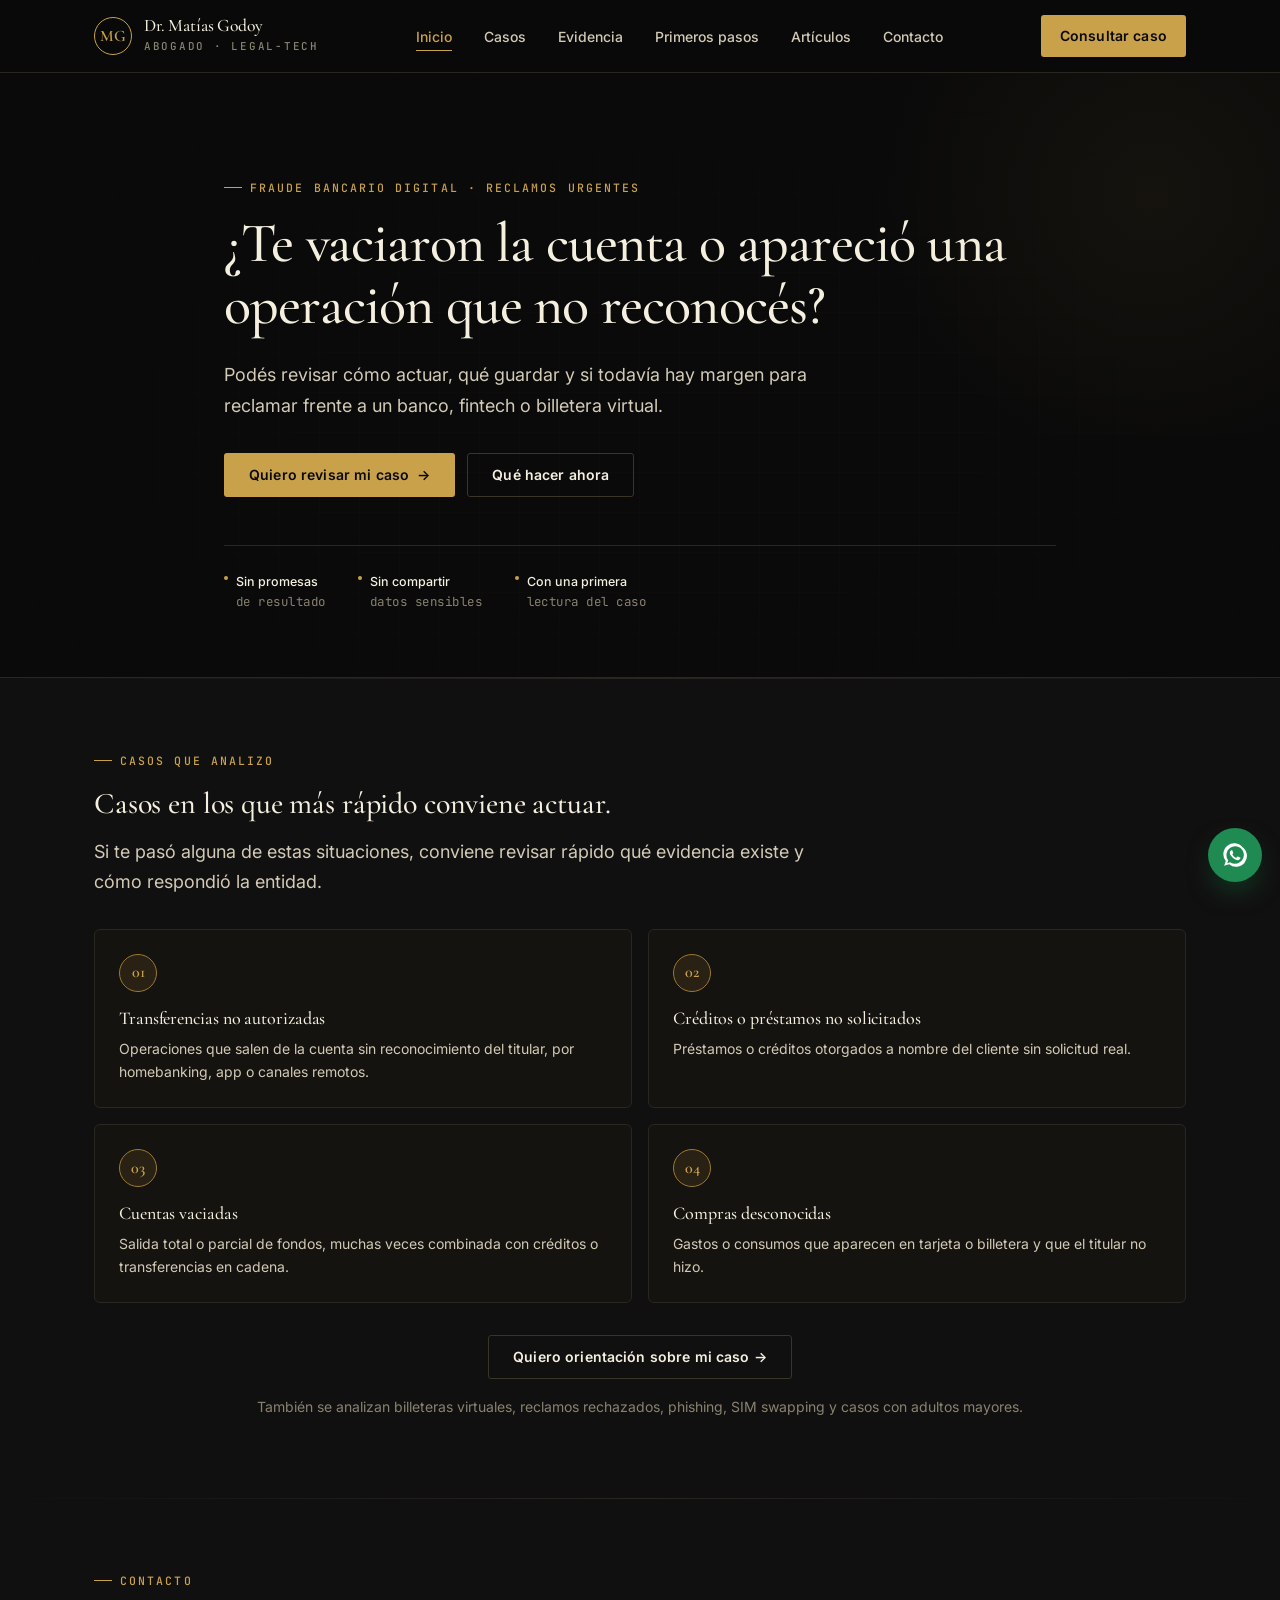
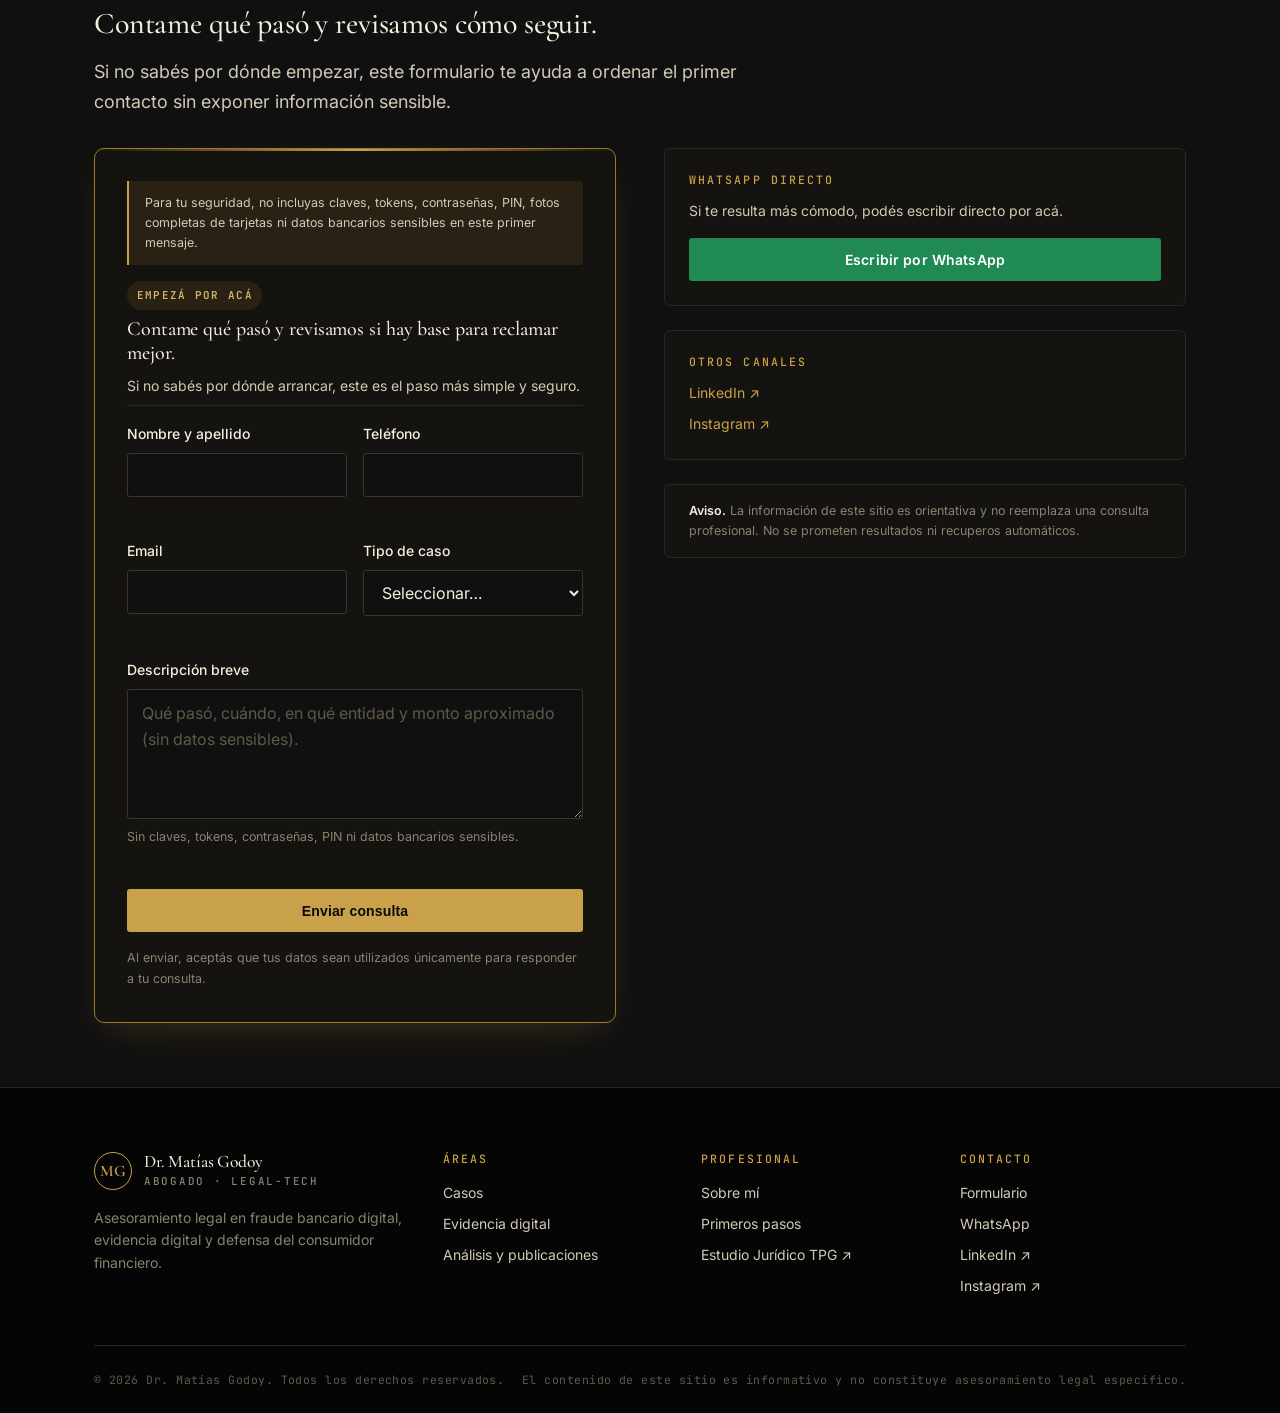
==== index.html @ 3c29489b "Add focused mobile footer for homepage" ====
<!doctype html>
<html lang="es-AR">
<head>
  <meta charset="utf-8" />
  <meta name="viewport" content="width=device-width, initial-scale=1" />
  <title>Fraude bancario digital: qué hacer y cómo reclamar | Dr. Matías Godoy</title>
  <meta name="description" content="Si sufriste una transferencia no autorizada, crédito no solicitado o vaciamiento de cuenta, podés ordenar tu caso y consultar cómo reclamar." />
  <meta name="theme-color" content="#0a0a0a" />
  <link rel="canonical" href="https://matiasgodoy.com.ar/" />

  <link rel="icon" type="image/svg+xml" href="/favicon.svg" />
  <link rel="apple-touch-icon" href="/favicon.svg" />

  <meta property="og:type" content="website" />
  <meta property="og:locale" content="es_AR" />
  <meta property="og:title" content="Fraude bancario digital: qué hacer y cómo reclamar" />
  <meta property="og:description" content="Orientación inicial para transferencias no autorizadas, créditos no solicitados, cuentas vaciadas y reclamos contra bancos o fintechs." />
  <meta property="og:url" content="https://matiasgodoy.com.ar/" />
  <meta property="og:site_name" content="Dr. Matías Godoy" />
  <meta property="og:image" content="https://matiasgodoy.com.ar/og-image.png" />
  <meta property="og:image:width" content="1200" />
  <meta property="og:image:height" content="630" />

  <meta name="twitter:card" content="summary_large_image" />
  <meta name="twitter:title" content="Fraude bancario digital: qué hacer y cómo reclamar" />
  <meta name="twitter:description" content="Si sufriste una operación que no reconocés, acá podés ver cómo empezar y abrir una consulta." />
  <meta name="twitter:image" content="https://matiasgodoy.com.ar/og-image.png" />

  <link rel="preconnect" href="https://fonts.googleapis.com" />
  <link rel="preconnect" href="https://fonts.gstatic.com" crossorigin />
  <link rel="stylesheet" href="https://fonts.googleapis.com/css2?family=Cormorant+Garamond:wght@500;600;700&family=Inter:wght@400;500;600;700&family=JetBrains+Mono:wght@400;500&display=swap" />
  <link rel="stylesheet" href="styles.css" />

  <script type="application/ld+json">
  {
    "@context": "https://schema.org",
    "@type": "Person",
    "name": "Matías Godoy",
    "honorificPrefix": "Dr.",
    "jobTitle": "Abogado",
    "description": "Abogado con enfoque en fraude bancario digital, defensa del consumidor financiero y evidencia digital. Formación e interés en ciberseguridad aplicados al análisis legal-técnico de incidentes.",
    "knowsAbout": ["Fraude bancario digital", "Defensa del consumidor financiero", "Evidencia digital", "Fintechs", "Billeteras virtuales", "Créditos no solicitados", "Ciberseguridad aplicada al derecho"],
    "url": "https://matiasgodoy.com.ar/",
    "sameAs": [
      "https://www.linkedin.com/in/matias-luciano-godoy-a6a632183/",
      "https://www.instagram.com/dr.matiasgodoy/"
    ],
    "worksFor": {
      "@type": "LegalService",
      "name": "Estudio Jurídico TPG",
      "url": "https://www.estudiojuridicotpg.com.ar/"
    }
  }
  </script>

  <script type="application/ld+json">
  {
    "@context": "https://schema.org",
    "@type": "LegalService",
    "name": "Dr. Matías Godoy — Asesoramiento legal en fraude bancario digital",
    "description": "Servicios legales de asesoramiento en fraude bancario digital, transferencias no autorizadas, créditos no solicitados, fintechs, billeteras virtuales y evidencia digital.",
    "areaServed": "AR",
    "url": "https://matiasgodoy.com.ar/",
    "provider": { "@type": "Person", "name": "Matías Godoy" },
    "serviceType": [
      "Reclamos por transferencias no autorizadas",
      "Reclamos por créditos o préstamos no solicitados",
      "Defensa del consumidor financiero",
      "Análisis de evidencia digital",
      "Reclamos contra bancos, fintechs y billeteras virtuales"
    ]
  }
  </script>

</head>
<body class="page-home">
  <a class="skip-link" href="#main">Saltar al contenido</a>

  <header class="site-header">
    <div class="container nav">
      <a class="brand" href="/" aria-label="Inicio — Dr. Matías Godoy">
        <span class="brand__mark">MG</span>
        <span>
          <span class="brand__name">Dr. Matías Godoy</span>
          <span class="brand__role">Abogado · Legal-tech</span>
        </span>
      </a>
      <nav aria-label="Navegación principal">
        <ul class="nav__menu">
          <li><a href="/" aria-current="page">Inicio</a></li>
          <li><a href="#casos">Casos</a></li>
          <li><a href="evidencia-digital.html">Evidencia</a></li>
          <li><a href="primeros-pasos.html">Primeros pasos</a></li>
          <li><a href="analisis.html">Artículos</a></li>
          <li><a href="#contacto">Contacto</a></li>
        </ul>
      </nav>
      <a href="#contacto" class="nav__cta">Consultar caso</a>
      <button class="nav__toggle" aria-expanded="false" aria-controls="nav-mobile" aria-haspopup="true" aria-label="Abrir menú"><span></span></button>
    </div>
    <div class="container">
      <div id="nav-mobile" class="nav__mobile" aria-hidden="true">
        <ul>
          <li><a href="/">Inicio</a></li>
          <li><a href="#casos">Casos</a></li>
          <li><a href="evidencia-digital.html">Evidencia</a></li>
          <li><a href="primeros-pasos.html">Primeros pasos</a></li>
          <li><a href="analisis.html">Artículos</a></li>
          <li><a href="#contacto">Contacto</a></li>
          <li><a class="btn btn--solid btn--block" href="#contacto">Consultar caso</a></li>
        </ul>
      </div>
    </div>
  </header>

  <main id="main">
    <!-- HERO -->
    <section class="hero">
      <div class="container hero__inner">
        <span class="eyebrow">Fraude bancario digital · Reclamos urgentes</span>
        <h1>¿Te vaciaron la cuenta o apareció una operación que no reconocés?</h1>
        <p>
          Podés revisar cómo actuar, qué guardar y si todavía hay margen para reclamar
          frente a un banco, fintech o billetera virtual.
        </p>
        <div class="hero__ctas">
          <a class="btn btn--primary" href="#contacto">Quiero revisar mi caso <span class="btn__arrow">→</span></a>
          <a class="btn btn--ghost" href="primeros-pasos.html">Qué hacer ahora</a>
        </div>
        <div class="hero__meta">
          <span><strong>Sin promesas</strong> de resultado</span>
          <span><strong>Sin compartir</strong> datos sensibles</span>
          <span><strong>Con una primera</strong> lectura del caso</span>
        </div>
      </div>
    </section>

    <!-- CASOS -->
    <section class="section section--alt" id="casos">
      <div class="container">
        <div class="section-head reveal">
          <span class="eyebrow">Casos que analizo</span>
          <h2>Casos en los que más rápido conviene actuar.</h2>
          <p>Si te pasó alguna de estas situaciones, conviene revisar rápido qué evidencia existe y cómo respondió la entidad.</p>
        </div>
        <div class="grid grid--2">
          <article class="card reveal">
            <div class="card__icon">01</div>
            <h3>Transferencias no autorizadas</h3>
            <p>Operaciones que salen de la cuenta sin reconocimiento del titular, por homebanking, app o canales remotos.</p>
          </article>
          <article class="card reveal">
            <div class="card__icon">02</div>
            <h3>Créditos o préstamos no solicitados</h3>
            <p>Préstamos o créditos otorgados a nombre del cliente sin solicitud real.</p>
          </article>
          <article class="card reveal">
            <div class="card__icon">03</div>
            <h3>Cuentas vaciadas</h3>
            <p>Salida total o parcial de fondos, muchas veces combinada con créditos o transferencias en cadena.</p>
          </article>
          <article class="card reveal">
            <div class="card__icon">04</div>
            <h3>Compras desconocidas</h3>
            <p>Gastos o consumos que aparecen en tarjeta o billetera y que el titular no hizo.</p>
          </article>
        </div>
        <p class="text-center" style="margin-top: var(--sp-6);">
          <a class="btn btn--outline" href="#contacto">Quiero orientación sobre mi caso →</a>
        </p>
        <p class="text-center muted" style="margin-top: var(--sp-4); font-size: var(--fs-sm);">
          También se analizan billeteras virtuales, reclamos rechazados, phishing, SIM swapping y casos con adultos mayores.
        </p>
      </div>
    </section>

    <!-- CONTACTO -->
    <section class="section section--alt" id="contacto">
      <div class="container">
        <div class="section-head reveal">
          <span class="eyebrow">Contacto</span>
          <h2>Contame qué pasó y revisamos cómo seguir.</h2>
          <p>Si no sabés por dónde empezar, este formulario te ayuda a ordenar el primer contacto sin exponer información sensible.</p>
        </div>
        <div class="grid grid--2" style="gap: var(--sp-7); align-items: start;">
          <form id="contact-form" class="form form--priority reveal" novalidate>
            <div class="form__notice">
              Para tu seguridad, no incluyas claves, tokens, contraseñas, PIN, fotos completas de tarjetas
              ni datos bancarios sensibles en este primer mensaje.
            </div>
            <div class="form__lead">
              <span class="form__eyebrow">Empezá por acá</span>
              <h3>Contame qué pasó y revisamos si hay base para reclamar mejor.</h3>
              <p>Si no sabés por dónde arrancar, este es el paso más simple y seguro.</p>
            </div>

            <div class="form__row">
              <div class="field">
                <label for="nombre">Nombre y apellido</label>
                <input type="text" id="nombre" name="nombre" required minlength="3" autocomplete="name" enterkeyhint="next" />
              </div>
              <div class="field">
                <label for="telefono">Teléfono</label>
                <input type="tel" id="telefono" name="telefono" required autocomplete="tel" inputmode="tel" enterkeyhint="next" />
              </div>
            </div>

            <div class="form__row">
              <div class="field">
                <label for="email">Email</label>
                <input type="email" id="email" name="email" required autocomplete="email" inputmode="email" enterkeyhint="next" />
              </div>
              <div class="field">
                <label for="tipo">Tipo de caso</label>
                <select id="tipo" name="tipo" required>
                  <option value="" disabled selected>Seleccionar…</option>
                  <option>Transferencia no autorizada</option>
                  <option>Crédito/préstamo no solicitado</option>
                  <option>Cuenta vaciada</option>
                  <option>Compra desconocida</option>
                  <option>Billetera virtual / fintech</option>
                  <option>Reclamo bancario rechazado</option>
                  <option>Adulto mayor afectado</option>
                  <option>Otro fraude financiero</option>
                </select>
              </div>
            </div>

            <div class="field">
              <label for="descripcion">Descripción breve</label>
              <textarea id="descripcion" name="descripcion" required minlength="20" placeholder="Qué pasó, cuándo, en qué entidad y monto aproximado (sin datos sensibles)." enterkeyhint="send"></textarea>
              <span class="field__hint">Sin claves, tokens, contraseñas, PIN ni datos bancarios sensibles.</span>
            </div>

            <button type="submit" class="btn btn--solid btn--block">Enviar consulta</button>
            <p class="form__status" role="status" aria-live="polite"></p>

            <p class="muted" style="font-size: var(--fs-xs); margin: 0;">
              Al enviar, aceptás que tus datos sean utilizados únicamente para responder a tu consulta.
            </p>
          </form>

          <aside class="reveal" style="display:grid; gap: var(--sp-5);">
            <div class="card">
              <h3 style="font-family: var(--font-mono); font-size: 0.72rem; text-transform: uppercase; letter-spacing: 0.18em; color: var(--gold); margin-bottom: var(--sp-3); font-weight: 500;">WhatsApp directo</h3>
              <p style="font-size: var(--fs-sm); margin-bottom: var(--sp-4);">Si te resulta más cómodo, podés escribir directo por acá.</p>
              <a class="btn btn--wa btn--block" href="#" data-wa="Hola Matías, quiero consultar por un posible fraude bancario digital.">Escribir por WhatsApp</a>
            </div>
            <div class="card">
              <h3 style="font-family: var(--font-mono); font-size: 0.72rem; text-transform: uppercase; letter-spacing: 0.18em; color: var(--gold); margin-bottom: var(--sp-3); font-weight: 500;">Otros canales</h3>
              <ul style="list-style:none; padding:0; margin:0; display:grid; gap: var(--sp-2); font-size: var(--fs-sm);">
                <li><a href="https://www.linkedin.com/in/matias-luciano-godoy-a6a632183/" target="_blank" rel="noopener">LinkedIn ↗</a></li>
                <li><a href="https://www.instagram.com/dr.matiasgodoy/" target="_blank" rel="noopener">Instagram ↗</a></li>
              </ul>
            </div>
            <div class="disclaimer">
              <strong>Aviso.</strong> La información de este sitio es orientativa y no reemplaza una consulta profesional. No se prometen resultados ni recuperos automáticos.
            </div>
          </aside>
        </div>
      </div>
    </section>
  </main>

  <footer class="site-footer">
    <div class="container">
      <div class="footer-mobile-home">
        <a class="brand" href="/">
          <span class="brand__mark">MG</span>
          <span>
            <span class="brand__name">Dr. Matías Godoy</span>
            <span class="brand__role">Fraude bancario digital</span>
          </span>
        </a>
        <p>Orientación inicial para cuentas vaciadas, operaciones desconocidas y reclamos contra bancos o fintechs.</p>
        <div class="footer-mobile-home__links">
          <a href="#contacto">Consultar</a>
          <a href="primeros-pasos.html">Qué hacer ahora</a>
          <a href="evidencia-digital.html">Evidencia</a>
        </div>
        <a class="btn btn--wa btn--block" href="#" data-wa="Hola Matías, quiero consultar por un posible fraude bancario digital.">Escribir por WhatsApp</a>
      </div>
      <div class="footer-grid">
        <div class="footer__brand">
          <a class="brand" href="/">
            <span class="brand__mark">MG</span>
            <span>
              <span class="brand__name">Dr. Matías Godoy</span>
              <span class="brand__role">Abogado · Legal-tech</span>
            </span>
          </a>
          <p style="margin-top:var(--sp-4); max-width:320px;">Asesoramiento legal en fraude bancario digital, evidencia digital y defensa del consumidor financiero.</p>
        </div>
        <div>
          <h4>Áreas</h4>
          <ul>
            <li><a href="#casos">Casos</a></li>
            <li><a href="evidencia-digital.html">Evidencia digital</a></li>
            <li><a href="analisis.html">Análisis y publicaciones</a></li>
          </ul>
        </div>
        <div>
          <h4>Profesional</h4>
          <ul>
            <li><a href="sobre-mi.html">Sobre mí</a></li>
            <li><a href="primeros-pasos.html">Primeros pasos</a></li>
            <li><a href="https://www.estudiojuridicotpg.com.ar/" target="_blank" rel="noopener">Estudio Jurídico TPG ↗</a></li>
          </ul>
        </div>
        <div>
          <h4>Contacto</h4>
          <ul>
            <li><a href="#contacto">Formulario</a></li>
            <li><a href="#" data-wa="Hola Matías, quiero consultar por un posible fraude bancario digital.">WhatsApp</a></li>
            <li><a href="https://www.linkedin.com/in/matias-luciano-godoy-a6a632183/" target="_blank" rel="noopener">LinkedIn ↗</a></li>
            <li><a href="https://www.instagram.com/dr.matiasgodoy/" target="_blank" rel="noopener">Instagram ↗</a></li>
          </ul>
        </div>
      </div>
      <div class="footer__bottom">
        <span>© <span data-year>2026</span> Dr. Matías Godoy. Todos los derechos reservados.</span>
        <span>El contenido de este sitio es informativo y no constituye asesoramiento legal específico.</span>
      </div>
    </div>
  </footer>

  <a class="wa-float" href="#" data-wa="Hola Matías, quiero consultar por un posible fraude bancario digital." aria-label="Abrir WhatsApp">
    <svg xmlns="http://www.w3.org/2000/svg" viewBox="0 0 24 24" fill="currentColor" aria-hidden="true">
      <path d="M19.05 4.91A10 10 0 0 0 3.46 17.5L2 22l4.62-1.43A10 10 0 1 0 19.05 4.91zM12 20a8 8 0 0 1-4.07-1.11l-.29-.17-2.74.85.86-2.66-.18-.3A8 8 0 1 1 12 20zm4.4-5.86c-.24-.12-1.42-.7-1.64-.78s-.38-.12-.54.12-.62.78-.76.94-.28.18-.52.06a6.6 6.6 0 0 1-1.94-1.2 7.34 7.34 0 0 1-1.34-1.66c-.14-.24 0-.36.1-.48s.24-.28.36-.42a1.6 1.6 0 0 0 .24-.4.44.44 0 0 0 0-.42c-.06-.12-.54-1.3-.74-1.78s-.4-.4-.54-.4h-.46a.88.88 0 0 0-.64.3 2.68 2.68 0 0 0-.84 2 4.66 4.66 0 0 0 .98 2.46 10.7 10.7 0 0 0 4.1 3.62c.58.26 1.04.42 1.39.54a3.36 3.36 0 0 0 1.54.1 2.5 2.5 0 0 0 1.66-1.18 2.06 2.06 0 0 0 .14-1.18c-.06-.1-.22-.16-.46-.28z"/>
    </svg>
  </a>

  <script src="script.js"></script>
</body>
</html>
---- styles.css ----
/* ================================================================
   Dr. Matías Luciano Godoy — Sitio personal
   Sistema de diseño legal-tech: dark mode nativo, dorado sobrio.
   Paleta inspirada en la identidad de marca (negro + dorado editorial).
   ================================================================ */

/* --- Tokens --- */
:root {
  /* Paleta dark + gold */
  --bg: #0a0a0a;              /* near-black, base de todo el sitio */
  --bg-alt: #111010;          /* alterno cálido para alternar secciones */
  --surface: #15130f;         /* cards, formulario, elementos elevados */
  --surface-2: #1c1a14;       /* surface ligeramente más alto */
  --line: #2a2620;            /* borde sutil cálido */
  --line-strong: #3a3429;     /* borde más visible */

  --ink: #f4efde;             /* texto principal cálido (off-white) */
  --ink-soft: #d2cab6;        /* párrafos */
  --ink-mute: #8a8270;        /* labels, metadatos */
  --ink-faint: #5e5849;       /* hints, captions */

  --gold: #c9a14a;            /* dorado sobrio editorial — el acento principal */
  --gold-soft: #d8b56a;       /* hover/active, ligeramente más claro */
  --gold-deep: #9c7a30;       /* dorado más profundo, para detalles */
  --gold-tint: rgba(201, 161, 74, 0.10);
  --gold-tint-strong: rgba(201, 161, 74, 0.18);

  --success: #6db89a;
  --warn: #d4a85a;
  --danger: #c8553d;

  /* Tipografía */
  --font-serif: "Cormorant Garamond", "Source Serif Pro", Georgia, "Times New Roman", serif;
  --font-sans: "Inter", -apple-system, BlinkMacSystemFont, "Segoe UI", Roboto, "Helvetica Neue", Arial, sans-serif;
  --font-mono: "JetBrains Mono", "SF Mono", Menlo, Consolas, monospace;

  /* Tamaños */
  --fs-xs: 0.78rem;
  --fs-sm: 0.875rem;
  --fs-base: 1rem;
  --fs-md: 1.125rem;
  --fs-lg: 1.25rem;
  --fs-xl: 1.5rem;
  --fs-2xl: 1.875rem;
  --fs-3xl: 2.25rem;
  --fs-4xl: 2.75rem;
  --fs-5xl: 3.5rem;

  /* Espaciado */
  --sp-1: 0.25rem;
  --sp-2: 0.5rem;
  --sp-3: 0.75rem;
  --sp-4: 1rem;
  --sp-5: 1.5rem;
  --sp-6: 2rem;
  --sp-7: 3rem;
  --sp-8: 4rem;
  --sp-9: 6rem;

  /* Layout */
  --container: 1140px;
  --container-narrow: 760px;
  --radius-sm: 3px;
  --radius: 6px;
  --radius-lg: 10px;

  /* Sombras */
  --shadow-sm: 0 1px 2px rgba(0, 0, 0, 0.4);
  --shadow: 0 12px 30px -12px rgba(0, 0, 0, 0.6);
  --shadow-gold: 0 14px 36px -14px rgba(201, 161, 74, 0.25);

  --transition: 200ms cubic-bezier(.4, 0, .2, 1);
}

/* --- Reset --- */
*, *::before, *::after { box-sizing: border-box; }
html { scroll-behavior: smooth; -webkit-text-size-adjust: 100%; background: var(--bg); }
body {
  margin: 0;
  font-family: var(--font-sans);
  font-size: var(--fs-base);
  line-height: 1.65;
  color: var(--ink-soft);
  background: var(--bg);
  -webkit-font-smoothing: antialiased;
  -moz-osx-font-smoothing: grayscale;
}
body.no-scroll { overflow: hidden; }
img, svg { max-width: 100%; height: auto; display: block; }
a { color: var(--gold); text-decoration: none; transition: color var(--transition); }
a:hover { color: var(--gold-soft); }

::selection { background: var(--gold); color: #0a0a0a; }

h1, h2, h3, h4 {
  font-family: var(--font-serif);
  color: var(--ink);
  line-height: 1.18;
  font-weight: 500;
  letter-spacing: -0.005em;
  margin: 0 0 var(--sp-4);
}
h1 { font-size: var(--fs-3xl); font-weight: 500; }
h2 { font-size: var(--fs-2xl); }
h3 { font-size: var(--fs-xl); }
p { margin: 0 0 var(--sp-4); color: var(--ink-soft); }
ul, ol { color: var(--ink-soft); }
strong { color: var(--ink); font-weight: 600; }

/* --- Layout --- */
.container {
  width: 100%;
  max-width: var(--container);
  margin: 0 auto;
  padding: 0 var(--sp-5);
}
.container--narrow { max-width: var(--container-narrow); }

.section { padding: var(--sp-8) 0; position: relative; }
.section--tight { padding: var(--sp-7) 0; }
.section--alt { background: var(--bg-alt); }
.section--alt::before {
  content: "";
  position: absolute; left: 0; right: 0; top: 0;
  height: 1px; background: linear-gradient(90deg, transparent, var(--line), transparent);
}

/* Eyebrow / micro-label legal-tech (mono) */
.eyebrow {
  display: inline-flex;
  align-items: center;
  gap: var(--sp-2);
  font-family: var(--font-mono);
  font-size: 0.72rem;
  font-weight: 500;
  letter-spacing: 0.18em;
  text-transform: uppercase;
  color: var(--gold);
  margin-bottom: var(--sp-4);
}
.eyebrow::before {
  content: "";
  width: 18px; height: 1px;
  background: var(--gold);
  display: inline-block;
}

/* --- Header / Nav --- */
.site-header {
  position: sticky;
  top: 0;
  z-index: 50;
  background: rgba(10, 10, 10, 0.85);
  backdrop-filter: saturate(140%) blur(14px);
  -webkit-backdrop-filter: saturate(140%) blur(14px);
  border-bottom: 1px solid var(--line);
}
.nav {
  display: flex;
  align-items: center;
  justify-content: space-between;
  height: 72px;
}
.brand {
  display: flex;
  align-items: center;
  gap: var(--sp-3);
  color: var(--ink);
  font-weight: 500;
  letter-spacing: -0.01em;
}
.brand:hover { color: var(--ink); }
.brand__mark {
  width: 38px; height: 38px;
  display: grid; place-items: center;
  background: transparent;
  border: 1px solid var(--gold);
  color: var(--gold);
  font-family: var(--font-serif);
  font-size: 1rem;
  font-weight: 600;
  border-radius: 50%;
  letter-spacing: 0.02em;
}
.brand__name {
  font-family: var(--font-serif);
  font-size: 1.1rem;
  line-height: 1.1;
  display: block;
  color: var(--ink);
}
.brand__role {
  display: block;
  font-family: var(--font-mono);
  font-size: 0.68rem;
  color: var(--ink-mute);
  letter-spacing: 0.16em;
  text-transform: uppercase;
  margin-top: 2px;
}
.nav__menu {
  display: none;
  list-style: none;
  margin: 0; padding: 0;
  gap: var(--sp-6);
}
.nav__menu a {
  color: var(--ink-soft);
  font-size: var(--fs-sm);
  font-weight: 500;
  position: relative;
  padding: 4px 0;
}
.nav__menu a:hover { color: var(--ink); }
.nav__menu a[aria-current="page"] {
  color: var(--gold);
}
.nav__menu a[aria-current="page"]::after {
  content: ""; position: absolute; left: 0; right: 0; bottom: -2px;
  height: 1px; background: var(--gold);
}

.nav__toggle {
  background: transparent;
  border: 1px solid var(--line-strong);
  border-radius: var(--radius-sm);
  width: 44px; height: 44px;
  display: grid; place-items: center;
  cursor: pointer;
  color: var(--ink);
}
.nav__toggle:focus-visible,
.nav__mobile a:focus-visible,
.btn:focus-visible,
a:focus-visible,
input:focus-visible,
select:focus-visible,
textarea:focus-visible,
summary:focus-visible {
  outline: 2px solid var(--gold);
  outline-offset: 3px;
}
.nav__toggle span,
.nav__toggle span::before,
.nav__toggle span::after {
  display: block;
  width: 18px; height: 1px;
  background: currentColor;
  position: relative;
}
.nav__toggle span::before, .nav__toggle span::after {
  content: ""; position: absolute; left: 0;
}
.nav__toggle span::before { top: -6px; }
.nav__toggle span::after { top: 6px; }

.nav__cta {
  display: none;
  background: var(--gold);
  color: #0a0a0a;
  padding: 0.6rem 1.2rem;
  border-radius: var(--radius-sm);
  font-size: var(--fs-sm);
  font-weight: 600;
  letter-spacing: 0.01em;
}
.nav__cta:hover { background: var(--gold-soft); color: #0a0a0a; }

/* Mobile menu drawer */
.nav__mobile {
  display: none;
  border-top: 1px solid var(--line);
  padding: var(--sp-4) 0 var(--sp-5);
  max-height: calc(100vh - 72px);
  overflow-y: auto;
}
.nav__mobile.is-open { display: block; }
.nav__mobile ul {
  list-style: none; margin: 0; padding: 0;
  display: flex; flex-direction: column; gap: var(--sp-4);
}
.nav__mobile a {
  color: var(--ink);
  font-weight: 500;
}
.nav__mobile .btn { margin-top: var(--sp-3); }

@media (min-width: 880px) {
  .nav__menu { display: flex; }
  .nav__cta { display: inline-block; }
  .nav__toggle { display: none; }
}

/* --- Hero --- */
.hero {
  position: relative;
  background: var(--bg);
  color: var(--ink);
  padding: var(--sp-9) 0 var(--sp-8);
  overflow: hidden;
  border-bottom: 1px solid var(--line);
}
/* Sutil grilla técnica + halo dorado lejano */
.hero::before {
  content: "";
  position: absolute; inset: 0;
  background-image:
    linear-gradient(transparent 39px, rgba(201, 161, 74, 0.04) 40px),
    linear-gradient(90deg, transparent 39px, rgba(201, 161, 74, 0.04) 40px);
  background-size: 40px 40px;
  pointer-events: none;
  mask-image: radial-gradient(ellipse at 50% 60%, #000 30%, transparent 80%);
  -webkit-mask-image: radial-gradient(ellipse at 50% 60%, #000 30%, transparent 80%);
}
.hero::after {
  content: "";
  position: absolute;
  top: -20%; right: -20%;
  width: 60%; height: 80%;
  background: radial-gradient(circle, rgba(201, 161, 74, 0.06) 0%, transparent 60%);
  pointer-events: none;
}
.hero__inner { position: relative; max-width: 880px; }
.hero h1 {
  color: var(--ink);
  font-size: clamp(2.1rem, 5vw, var(--fs-5xl));
  font-weight: 500;
  margin-bottom: var(--sp-5);
  letter-spacing: -0.015em;
  line-height: 1.1;
}
.hero h1 em {
  font-style: italic;
  color: var(--gold);
  position: relative;
  white-space: nowrap;
}
.hero p {
  color: var(--ink-soft);
  font-size: var(--fs-md);
  max-width: 640px;
  margin-bottom: var(--sp-6);
  line-height: 1.7;
}
.hero__ctas {
  display: flex; flex-wrap: wrap; gap: var(--sp-3);
  margin-bottom: var(--sp-7);
}
.hero__meta {
  display: flex; flex-wrap: wrap; gap: var(--sp-5) var(--sp-6);
  padding-top: var(--sp-5);
  border-top: 1px solid var(--line);
  font-family: var(--font-mono);
  font-size: 0.78rem;
  letter-spacing: 0.04em;
  color: var(--ink-mute);
}
.hero__meta strong {
  color: var(--ink);
  font-family: var(--font-sans);
  font-weight: 500;
  letter-spacing: 0;
  display: block;
  margin-top: 2px;
}
.hero__meta span {
  position: relative;
  padding-left: var(--sp-3);
}
.hero__meta span::before {
  content: ""; position: absolute; left: 0; top: 6px;
  width: 4px; height: 4px;
  background: var(--gold);
  border-radius: 50%;
}

/* --- Buttons --- */
.btn {
  display: inline-flex;
  align-items: center;
  gap: var(--sp-2);
  padding: 0.85rem 1.5rem;
  border-radius: var(--radius-sm);
  font-size: var(--fs-sm);
  font-weight: 600;
  border: 1px solid transparent;
  cursor: pointer;
  transition: all var(--transition);
  text-align: center;
  line-height: 1;
  letter-spacing: 0.01em;
}
.btn--primary { background: var(--gold); color: #0a0a0a; }
.btn--primary:hover { background: var(--gold-soft); color: #0a0a0a; }
.btn--ghost {
  background: transparent;
  color: var(--ink);
  border-color: var(--line-strong);
}
.btn--ghost:hover { border-color: var(--gold); color: var(--gold); }
.btn--solid { background: var(--gold); color: #0a0a0a; }
.btn--solid:hover { background: var(--gold-soft); color: #0a0a0a; }
.btn--outline {
  background: transparent;
  color: var(--ink);
  border-color: var(--line-strong);
}
.btn--outline:hover { border-color: var(--gold); color: var(--gold); }
.btn--wa { background: #1f8a52; color: #fff; }
.btn--wa:hover { background: #2aa564; color: #fff; }
.btn--block { width: 100%; justify-content: center; }
.btn__arrow { transition: transform var(--transition); }
.btn:hover .btn__arrow { transform: translateX(3px); }

/* --- Trust bar --- */
.trust {
  background: var(--bg-alt);
  border-top: 1px solid var(--line);
  border-bottom: 1px solid var(--line);
  padding: var(--sp-6) 0;
}
.trust__grid {
  display: grid;
  grid-template-columns: 1fr;
  gap: var(--sp-5);
  align-items: start;
}
.trust__item {
  display: flex; gap: var(--sp-3);
  font-size: var(--fs-sm);
  color: var(--ink-soft);
  line-height: 1.55;
}
.trust__item strong {
  display: block; color: var(--ink);
  font-family: var(--font-sans);
  font-weight: 600;
  margin-bottom: 2px;
}
.trust__icon {
  flex: 0 0 36px; height: 36px;
  border-radius: 50%;
  background: transparent;
  border: 1px solid var(--gold);
  color: var(--gold);
  display: grid; place-items: center;
  font-family: var(--font-serif);
  font-weight: 600;
  font-size: 0.95rem;
}
@media (min-width: 720px) {
  .trust__grid { grid-template-columns: repeat(2, 1fr); gap: var(--sp-6); }
}
@media (min-width: 1040px) {
  .trust__grid { grid-template-columns: repeat(4, 1fr); }
}

/* --- Cards / Grids --- */
.grid { display: grid; gap: var(--sp-4); }
.grid--2 { grid-template-columns: 1fr; }
.grid--3 { grid-template-columns: 1fr; }
.grid--4 { grid-template-columns: 1fr; }
@media (min-width: 640px) {
  .grid--2 { grid-template-columns: repeat(2, 1fr); }
}
@media (min-width: 880px) {
  .grid--3 { grid-template-columns: repeat(3, 1fr); }
  .grid--4 { grid-template-columns: repeat(4, 1fr); }
}

.card {
  background: var(--surface);
  border: 1px solid var(--line);
  border-radius: var(--radius);
  padding: var(--sp-5);
  transition: transform var(--transition), border-color var(--transition), background var(--transition);
  position: relative;
}
.card::before {
  content: "";
  position: absolute; left: 0; top: 0;
  width: 0; height: 1px;
  background: var(--gold);
  transition: width 400ms ease;
}
.card:hover {
  transform: translateY(-2px);
  border-color: var(--line-strong);
  background: var(--surface-2);
}
.card:hover::before { width: 100%; }
.card h3 { font-size: var(--fs-md); margin-bottom: var(--sp-2); color: var(--ink); }
.card p { font-size: var(--fs-sm); color: var(--ink-soft); margin: 0; }
.card__icon {
  width: 38px; height: 38px;
  border-radius: 50%;
  background: var(--gold-tint);
  border: 1px solid var(--gold-deep);
  color: var(--gold);
  display: grid; place-items: center;
  font-family: var(--font-serif);
  font-weight: 600;
  font-size: 1rem;
  margin-bottom: var(--sp-4);
}

/* --- Section heading --- */
.section-head {
  max-width: 720px;
  margin-bottom: var(--sp-6);
}
.section-head p {
  font-size: var(--fs-md);
  color: var(--ink-soft);
  margin: 0;
}

/* --- Steps --- */
.steps {
  list-style: none; margin: 0; padding: 0;
  display: grid; gap: 0;
  counter-reset: step;
}
.steps li {
  display: grid;
  grid-template-columns: 70px 1fr;
  gap: var(--sp-4);
  align-items: start;
  padding: var(--sp-5) 0;
  border-bottom: 1px solid var(--line);
  counter-increment: step;
}
.steps li:last-child { border-bottom: 0; }
.steps li::before {
  content: counter(step, decimal-leading-zero);
  font-family: var(--font-serif);
  font-size: var(--fs-2xl);
  color: var(--gold);
  line-height: 1;
  font-weight: 500;
}
.steps h3 { font-size: var(--fs-md); margin-bottom: var(--sp-1); color: var(--ink); }
.steps p { font-size: var(--fs-sm); margin: 0; color: var(--ink-soft); }

/* --- Inline CTA band --- */
.cta-band {
  background:
    radial-gradient(600px 240px at 50% -30%, rgba(201, 161, 74, 0.12), transparent 60%),
    var(--surface);
  color: var(--ink);
  border: 1px solid var(--line);
  border-radius: var(--radius-lg);
  padding: var(--sp-7) var(--sp-6);
  text-align: center;
  position: relative;
  overflow: hidden;
}
.cta-band::after {
  content: "";
  position: absolute; left: 50%; top: 0;
  width: 80px; height: 1px; transform: translateX(-50%);
  background: var(--gold);
}
.cta-band > * { position: relative; }
.cta-band h2 { color: var(--ink); max-width: 600px; margin: 0 auto var(--sp-4); }
.cta-band p { color: var(--ink-soft); max-width: 560px; margin: 0 auto var(--sp-5); }

/* --- Articles list --- */
.articles { display: grid; gap: var(--sp-4); grid-template-columns: 1fr; }
@media (min-width: 720px) { .articles { grid-template-columns: repeat(2, 1fr); } }
@media (min-width: 1000px) { .articles { grid-template-columns: repeat(3, 1fr); } }

.article-card {
  display: flex; flex-direction: column;
  background: var(--surface);
  border: 1px solid var(--line);
  border-radius: var(--radius);
  padding: var(--sp-5);
  transition: all var(--transition);
  color: var(--ink-soft);
}
.article-card:hover {
  border-color: var(--gold);
  transform: translateY(-2px);
  background: var(--surface-2);
  color: var(--ink-soft);
}
.article-card__cat {
  font-family: var(--font-mono);
  font-size: 0.72rem;
  font-weight: 500;
  color: var(--gold);
  letter-spacing: 0.16em;
  text-transform: uppercase;
  margin-bottom: var(--sp-3);
}
.article-card h3 {
  font-size: var(--fs-lg);
  margin-bottom: var(--sp-3);
  color: var(--ink);
}
.article-card p {
  font-size: var(--fs-sm);
  color: var(--ink-soft);
  margin: 0 0 var(--sp-4);
}
.article-card__more {
  margin-top: auto;
  font-size: var(--fs-sm);
  font-weight: 600;
  color: var(--gold);
}

/* --- Forms --- */
.form {
  display: grid;
  gap: var(--sp-4);
  background: var(--surface);
  border: 1px solid var(--line);
  border-radius: var(--radius-lg);
  padding: var(--sp-6);
}
.form--priority {
  border-color: var(--gold-deep);
  box-shadow: var(--shadow-gold);
  position: relative;
}
.form--priority::before {
  content: "";
  position: absolute;
  left: 0;
  right: 0;
  top: 0;
  height: 2px;
  background: linear-gradient(90deg, transparent, var(--gold), transparent);
}
.form__row { display: grid; gap: var(--sp-4); grid-template-columns: 1fr; }
@media (min-width: 640px) { .form__row { grid-template-columns: 1fr 1fr; } }
.field { display: flex; flex-direction: column; gap: var(--sp-2); }
.field.is-invalid input,
.field.is-invalid select,
.field.is-invalid textarea {
  border-color: var(--danger);
  box-shadow: 0 0 0 3px rgba(200, 85, 61, 0.12);
}
.field label {
  font-size: var(--fs-sm);
  font-weight: 500;
  color: var(--ink);
}
.field input,
.field select,
.field textarea {
  font-family: inherit;
  font-size: var(--fs-base);
  color: var(--ink);
  background: var(--bg-alt);
  border: 1px solid var(--line-strong);
  border-radius: var(--radius-sm);
  padding: 0.7rem 0.85rem;
  width: 100%;
  transition: border var(--transition), box-shadow var(--transition);
}
.field textarea { min-height: 130px; resize: vertical; line-height: 1.6; }
.field input:focus,
.field select:focus,
.field textarea:focus {
  outline: none;
  border-color: var(--gold);
  box-shadow: 0 0 0 3px var(--gold-tint);
}
.field input::placeholder,
.field textarea::placeholder { color: var(--ink-faint); }
.field__hint { font-size: var(--fs-xs); color: var(--ink-mute); }
.field__error {
  min-height: 1.1rem;
  font-size: var(--fs-xs);
  color: var(--danger);
}
.field select option { background: var(--bg-alt); color: var(--ink); }

.form__notice {
  font-size: var(--fs-xs);
  color: var(--ink-soft);
  background: var(--gold-tint);
  border-left: 2px solid var(--gold);
  padding: var(--sp-3) var(--sp-4);
  border-radius: 0 var(--radius-sm) var(--radius-sm) 0;
  line-height: 1.6;
}
.form__lead {
  display: grid;
  gap: var(--sp-2);
  padding-bottom: var(--sp-2);
  border-bottom: 1px solid var(--line);
}
.form__lead h3 {
  font-size: var(--fs-lg);
  margin: 0;
}
.form__lead p {
  margin: 0;
  font-size: var(--fs-sm);
}
.form__eyebrow {
  display: inline-flex;
  align-items: center;
  width: fit-content;
  padding: 0.35rem 0.6rem;
  border-radius: 999px;
  background: var(--gold-tint);
  color: var(--gold-soft);
  font-family: var(--font-mono);
  font-size: 0.68rem;
  font-weight: 600;
  letter-spacing: 0.12em;
  text-transform: uppercase;
}
.form__status { font-size: var(--fs-sm); display: none; }
.form__status.is-visible { display: block; }
.form__status--ok { color: var(--success); }
.form__status--err { color: var(--danger); }
.form__status a {
  color: inherit;
  text-decoration: underline;
}

/* --- Long-form content --- */
.prose {
  max-width: var(--container-narrow);
  margin: 0 auto;
}
.prose h1 { font-size: clamp(1.85rem, 4vw, var(--fs-4xl)); }
.prose h2 {
  margin-top: var(--sp-7);
  font-size: var(--fs-xl);
  padding-top: var(--sp-5);
  border-top: 1px solid var(--line);
}
.prose h2:first-of-type { padding-top: 0; border-top: 0; margin-top: 0; }
.prose h3 { margin-top: var(--sp-6); font-size: var(--fs-lg); color: var(--ink); }
.prose p, .prose li { font-size: var(--fs-md); line-height: 1.78; color: var(--ink-soft); }
.prose ul, .prose ol { padding-left: 1.4rem; margin: 0 0 var(--sp-5); }
.prose li { margin-bottom: var(--sp-2); }
.prose ul li::marker { color: var(--gold); }
.prose blockquote {
  border-left: 2px solid var(--gold);
  margin: var(--sp-5) 0;
  padding: var(--sp-2) 0 var(--sp-2) var(--sp-5);
  color: var(--ink-soft);
  font-style: italic;
}
.prose strong { color: var(--ink); }
.prose hr {
  border: none;
  height: 1px;
  background: linear-gradient(90deg, transparent, var(--line-strong), transparent);
  margin: var(--sp-7) 0;
}
.prose a { border-bottom: 1px dotted var(--gold-deep); }
.prose a:hover { border-bottom-color: var(--gold); }

.callout {
  background: var(--gold-tint);
  border-radius: var(--radius);
  padding: var(--sp-5);
  margin: var(--sp-5) 0;
  border-left: 3px solid var(--gold);
}
.callout h4 {
  font-family: var(--font-mono);
  font-size: 0.72rem;
  text-transform: uppercase;
  letter-spacing: 0.18em;
  color: var(--gold);
  margin: 0 0 var(--sp-2);
}
.callout p { margin: 0; color: var(--ink); font-size: var(--fs-sm); }
.callout--warn {
  background: rgba(212, 168, 90, 0.06);
  border-left-color: var(--warn);
}
.callout--warn h4 { color: var(--warn); }

/* --- Article header --- */
.article-header {
  background: var(--bg);
  color: var(--ink);
  padding: var(--sp-8) 0 var(--sp-7);
  border-bottom: 1px solid var(--line);
  position: relative;
}
.article-header::after {
  content: "";
  position: absolute; left: 50%; bottom: -1px;
  width: 60px; height: 1px;
  background: var(--gold);
  transform: translateX(-50%);
}
.article-header .container { max-width: var(--container-narrow); }
.article-header h1 {
  color: var(--ink);
  font-size: clamp(1.95rem, 4.4vw, var(--fs-4xl));
  margin-bottom: var(--sp-4);
  letter-spacing: -0.015em;
}
.article-header p {
  color: var(--ink-soft);
  font-size: var(--fs-md);
  margin: 0;
  max-width: 660px;
  line-height: 1.7;
}
.article-header__meta {
  margin-top: var(--sp-5);
  font-family: var(--font-mono);
  font-size: 0.72rem;
  color: var(--ink-mute);
  letter-spacing: 0.14em;
  text-transform: uppercase;
}

/* --- FAQ (details/summary) --- */
.faq {
  display: grid;
  gap: var(--sp-3);
  max-width: var(--container-narrow);
  margin: 0 auto;
}
.faq__item {
  background: var(--surface);
  border: 1px solid var(--line);
  border-radius: 4px;
  overflow: hidden;
  transition: border-color 0.2s ease, background 0.2s ease;
}
.faq__item[open] {
  border-color: var(--gold-deep);
  background: var(--surface-2);
}
.faq__item summary {
  list-style: none;
  cursor: pointer;
  padding: var(--sp-4) var(--sp-5);
  font-family: var(--font-serif);
  font-size: var(--fs-md);
  font-weight: 600;
  color: var(--ink);
  display: flex;
  justify-content: space-between;
  align-items: center;
  gap: var(--sp-4);
  position: relative;
}
.faq__item summary::-webkit-details-marker { display: none; }
.faq__item summary::after {
  content: "+";
  font-family: var(--font-mono);
  font-size: 1.25rem;
  color: var(--gold);
  font-weight: 400;
  transition: transform 0.2s ease;
  flex-shrink: 0;
}
.faq__item[open] summary::after {
  content: "−";
}
.faq__item summary:hover { color: var(--gold-soft); }
.faq__item > div,
.faq__item > p {
  padding: 0 var(--sp-5) var(--sp-5);
  color: var(--ink-soft);
  font-size: var(--fs-base);
  line-height: 1.7;
  margin: 0;
  border-top: 1px solid var(--line);
  padding-top: var(--sp-4);
}

/* --- Footer --- */
.site-footer {
  background: #050505;
  color: var(--ink-mute);
  padding: var(--sp-8) 0 var(--sp-5);
  font-size: var(--fs-sm);
  border-top: 1px solid var(--line);
}
.footer-grid {
  display: grid;
  gap: var(--sp-6);
  grid-template-columns: 1fr;
  margin-bottom: var(--sp-7);
}
@media (min-width: 720px) {
  .footer-grid { grid-template-columns: 1.4fr 1fr 1fr 1fr; }
}
.footer-grid h4 {
  color: var(--gold);
  font-family: var(--font-mono);
  font-size: 0.72rem;
  font-weight: 500;
  text-transform: uppercase;
  letter-spacing: 0.18em;
  margin: 0 0 var(--sp-4);
}
.footer-grid ul { list-style: none; margin: 0; padding: 0; display: grid; gap: var(--sp-2); }
.footer-grid a { color: var(--ink-soft); }
.footer-grid a:hover { color: var(--gold); }
.footer__brand p {
  color: var(--ink-mute);
  font-size: var(--fs-sm);
  line-height: 1.6;
}

.footer__bottom {
  padding-top: var(--sp-5);
  border-top: 1px solid var(--line);
  display: flex; flex-wrap: wrap; gap: var(--sp-3);
  justify-content: space-between;
  font-family: var(--font-mono);
  font-size: 0.72rem;
  color: var(--ink-faint);
  letter-spacing: 0.04em;
}
.footer__bottom a { color: var(--ink-mute); }
.footer-mobile-home { display: none; }

@media (max-width: 640px) {
  .section { padding: var(--sp-7) 0; }
  .section--tight { padding: var(--sp-6) 0; }
  .hero { padding: var(--sp-8) 0 var(--sp-7); }
  .trust { padding: var(--sp-5) 0; }
  .section-head { margin-bottom: var(--sp-5); }
  .hero__ctas { margin-bottom: var(--sp-6); }
  .hero__meta { gap: var(--sp-4); padding-top: var(--sp-4); }
  .grid,
  .articles,
  .faq,
  .form,
  .footer-grid { gap: var(--sp-4); }
  .steps li { padding: var(--sp-4) 0; grid-template-columns: 56px 1fr; gap: var(--sp-3); }
  .card,
  .form,
  .cta-band { padding: var(--sp-5); }

  .page-home .hero { padding: var(--sp-8) 0 var(--sp-7); }
  .page-home .trust { padding: var(--sp-5) 0; }
  .page-home .section { padding: var(--sp-7) 0; }
  .page-home .section-head { margin-bottom: var(--sp-5); }
  .page-home .hero h1 { margin-bottom: var(--sp-4); }
  .page-home .hero p { margin-bottom: var(--sp-5); max-width: 34ch; }
  .page-home .hero__ctas { margin-bottom: var(--sp-6); }
  .page-home .hero__meta { padding-top: var(--sp-4); gap: var(--sp-4); }
  .page-home .trust__grid { gap: var(--sp-5); }
  .page-home .grid,
  .page-home .articles,
  .page-home .faq { gap: var(--sp-4); }
  .page-home .card,
  .page-home .cta-band { padding: var(--sp-5); }
  .page-home .steps li { padding: var(--sp-4) 0; }
  .page-home .hero__meta span { padding-left: var(--sp-4); }
  .page-home .trust__item { gap: var(--sp-4); }
  .page-home .form__lead { gap: var(--sp-3); padding-bottom: var(--sp-3); }
  .page-home .form__notice { margin-bottom: var(--sp-2); }
  .page-home #contacto .section-head { margin-bottom: var(--sp-5); }
  .page-home #contacto .grid { gap: var(--sp-5); }
  .form--priority { box-shadow: 0 10px 26px -12px rgba(201, 161, 74, 0.45); }
  .form__lead h3 { font-size: var(--fs-md); }

  .page-home .site-footer { padding: var(--sp-7) 0 var(--sp-5); }
  .page-home .footer-mobile-home {
    display: grid;
    gap: var(--sp-4);
    margin-bottom: var(--sp-6);
  }
  .page-home .footer-mobile-home p {
    margin: 0;
    color: var(--ink-mute);
    font-size: var(--fs-sm);
  }
  .page-home .footer-mobile-home__links {
    display: flex;
    flex-wrap: wrap;
    gap: var(--sp-3) var(--sp-4);
  }
  .page-home .footer-mobile-home__links a {
    color: var(--ink-soft);
    font-size: var(--fs-sm);
    font-weight: 600;
  }
  .page-home .footer-grid {
    display: none;
  }
  .page-home .footer__bottom {
    flex-direction: column;
    align-items: flex-start;
    gap: var(--sp-2);
  }
}

/* --- WhatsApp floating --- */
.wa-float {
  position: fixed;
  right: max(18px, env(safe-area-inset-right));
  bottom: calc(18px + env(safe-area-inset-bottom));
  z-index: 60;
  background: #1f8a52;
  color: #fff;
  width: 54px; height: 54px;
  border-radius: 50%;
  display: grid; place-items: center;
  box-shadow: 0 12px 28px -8px rgba(31, 138, 82, 0.55), 0 4px 10px rgba(0, 0, 0, 0.35);
  transition: transform var(--transition), background var(--transition);
}
.wa-float:hover { transform: scale(1.05); background: #2aa564; color: #fff; }
.wa-float svg { width: 26px; height: 26px; }
@media (max-width: 640px) {
  .wa-float {
    width: 58px;
    height: 58px;
  }
}

/* --- Disclaimer --- */
.disclaimer {
  font-size: var(--fs-xs);
  color: var(--ink-mute);
  background: var(--surface);
  border: 1px solid var(--line);
  border-radius: var(--radius);
  padding: var(--sp-4) var(--sp-5);
  line-height: 1.6;
}
.disclaimer strong { color: var(--ink); }

/* --- Reveal on scroll --- */
.reveal { opacity: 0; transform: translateY(16px); transition: opacity 600ms ease, transform 600ms ease; }
.reveal.is-visible { opacity: 1; transform: none; }
@media (prefers-reduced-motion: reduce) {
  *, *::before, *::after { animation: none !important; transition: none !important; scroll-behavior: auto !important; }
  .reveal { opacity: 1; transform: none; }
}

/* --- Misc --- */
.skip-link {
  position: absolute; left: -1000px; top: 0;
  background: var(--gold); color: #0a0a0a;
  padding: var(--sp-2) var(--sp-3);
  z-index: 100;
  font-weight: 600;
}
.skip-link:focus { left: 8px; top: 8px; }
.text-center { text-align: center; }
.muted { color: var(--ink-mute); }
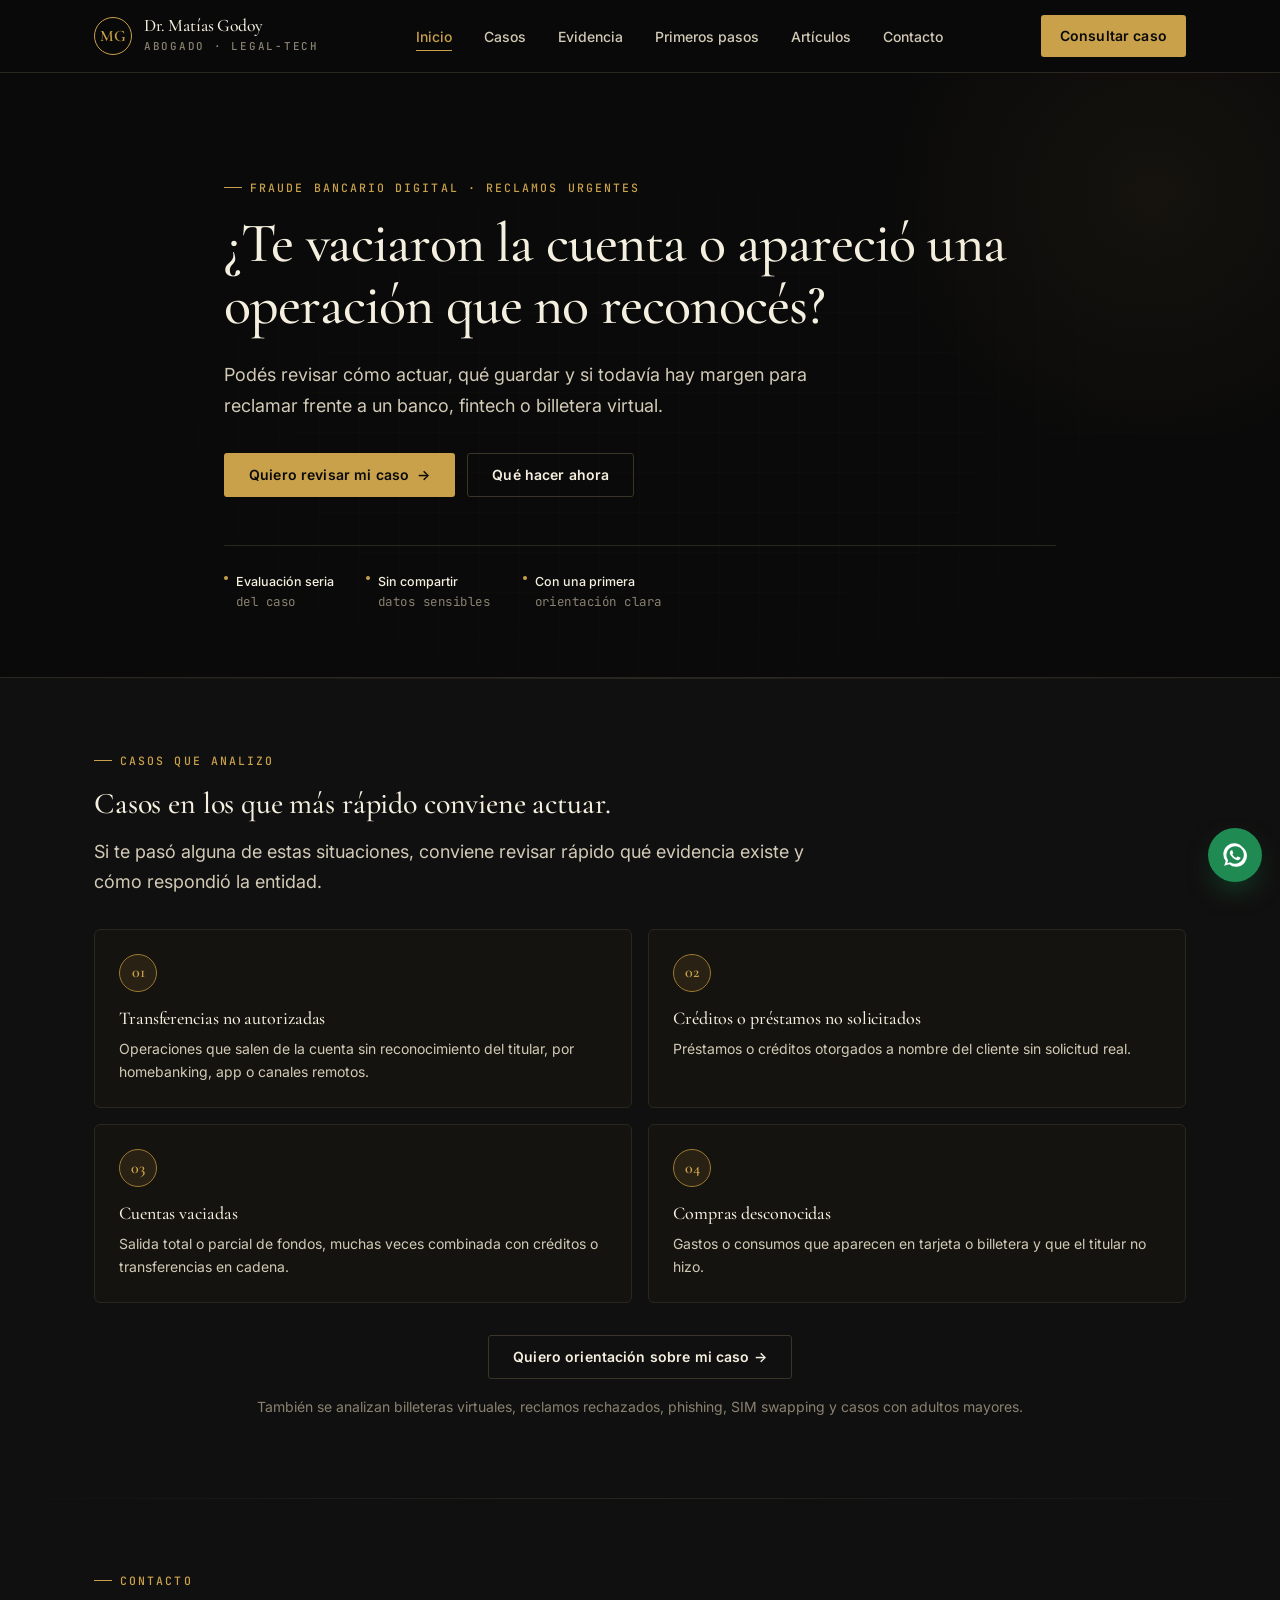
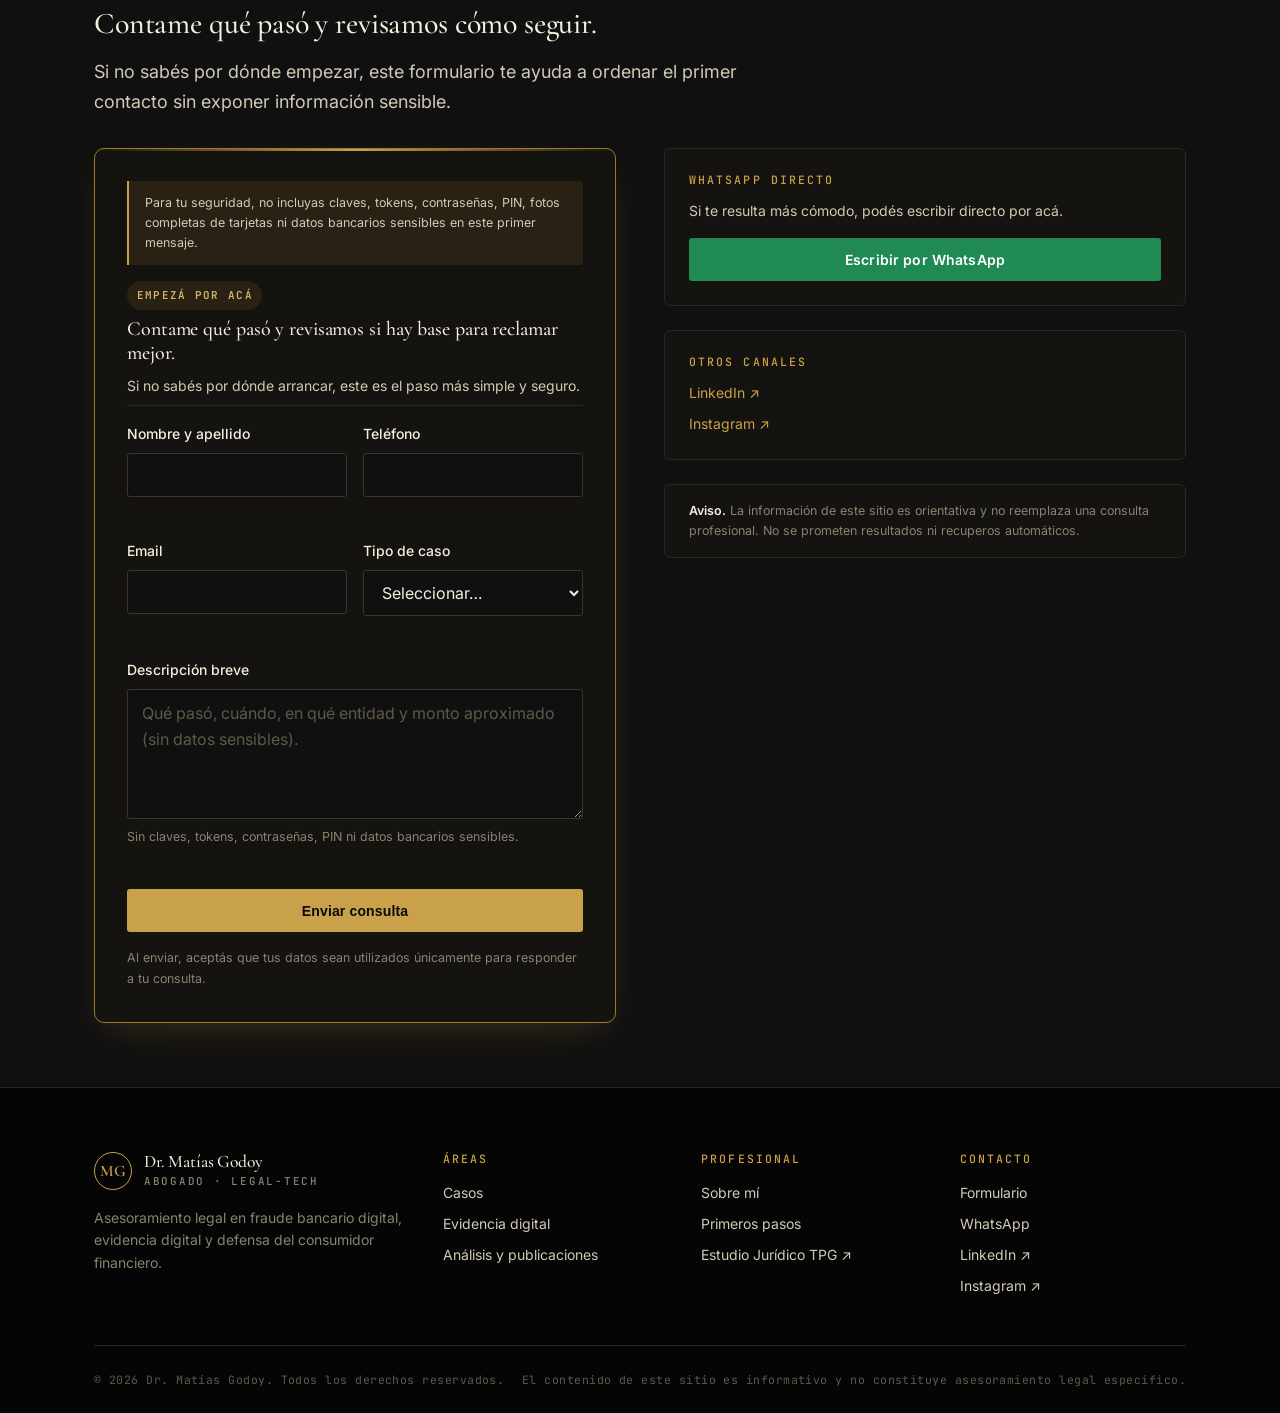
==== commit 1a28ec16: "Soften prudential hero messaging" ====
--- a/index.html
+++ b/index.html
@@ -128,9 +128,9 @@
           <a class="btn btn--ghost" href="primeros-pasos.html">Qué hacer ahora</a>
         </div>
         <div class="hero__meta">
-          <span><strong>Sin promesas</strong> de resultado</span>
+          <span><strong>Evaluación seria</strong> del caso</span>
           <span><strong>Sin compartir</strong> datos sensibles</span>
-          <span><strong>Con una primera</strong> lectura del caso</span>
+          <span><strong>Con una primera</strong> orientación clara</span>
         </div>
       </div>
     </section>
@@ -264,22 +264,6 @@
 
   <footer class="site-footer">
     <div class="container">
-      <div class="footer-mobile-home">
-        <a class="brand" href="/">
-          <span class="brand__mark">MG</span>
-          <span>
-            <span class="brand__name">Dr. Matías Godoy</span>
-            <span class="brand__role">Fraude bancario digital</span>
-          </span>
-        </a>
-        <p>Orientación inicial para cuentas vaciadas, operaciones desconocidas y reclamos contra bancos o fintechs.</p>
-        <div class="footer-mobile-home__links">
-          <a href="#contacto">Consultar</a>
-          <a href="primeros-pasos.html">Qué hacer ahora</a>
-          <a href="evidencia-digital.html">Evidencia</a>
-        </div>
-        <a class="btn btn--wa btn--block" href="#" data-wa="Hola Matías, quiero consultar por un posible fraude bancario digital.">Escribir por WhatsApp</a>
-      </div>
       <div class="footer-grid">
         <div class="footer__brand">
           <a class="brand" href="/">
--- a/styles.css
+++ b/styles.css
@@ -923,8 +923,6 @@
   letter-spacing: 0.04em;
 }
 .footer__bottom a { color: var(--ink-mute); }
-.footer-mobile-home { display: none; }
-
 @media (max-width: 640px) {
   .section { padding: var(--sp-7) 0; }
   .section--tight { padding: var(--sp-6) 0; }
@@ -967,27 +965,7 @@
   .form--priority { box-shadow: 0 10px 26px -12px rgba(201, 161, 74, 0.45); }
   .form__lead h3 { font-size: var(--fs-md); }
 
-  .page-home .site-footer { padding: var(--sp-7) 0 var(--sp-5); }
-  .page-home .footer-mobile-home {
-    display: grid;
-    gap: var(--sp-4);
-    margin-bottom: var(--sp-6);
-  }
-  .page-home .footer-mobile-home p {
-    margin: 0;
-    color: var(--ink-mute);
-    font-size: var(--fs-sm);
-  }
-  .page-home .footer-mobile-home__links {
-    display: flex;
-    flex-wrap: wrap;
-    gap: var(--sp-3) var(--sp-4);
-  }
-  .page-home .footer-mobile-home__links a {
-    color: var(--ink-soft);
-    font-size: var(--fs-sm);
-    font-weight: 600;
-  }
+  .page-home .site-footer { padding: var(--sp-6) 0 var(--sp-5); }
   .page-home .footer-grid {
     display: none;
   }
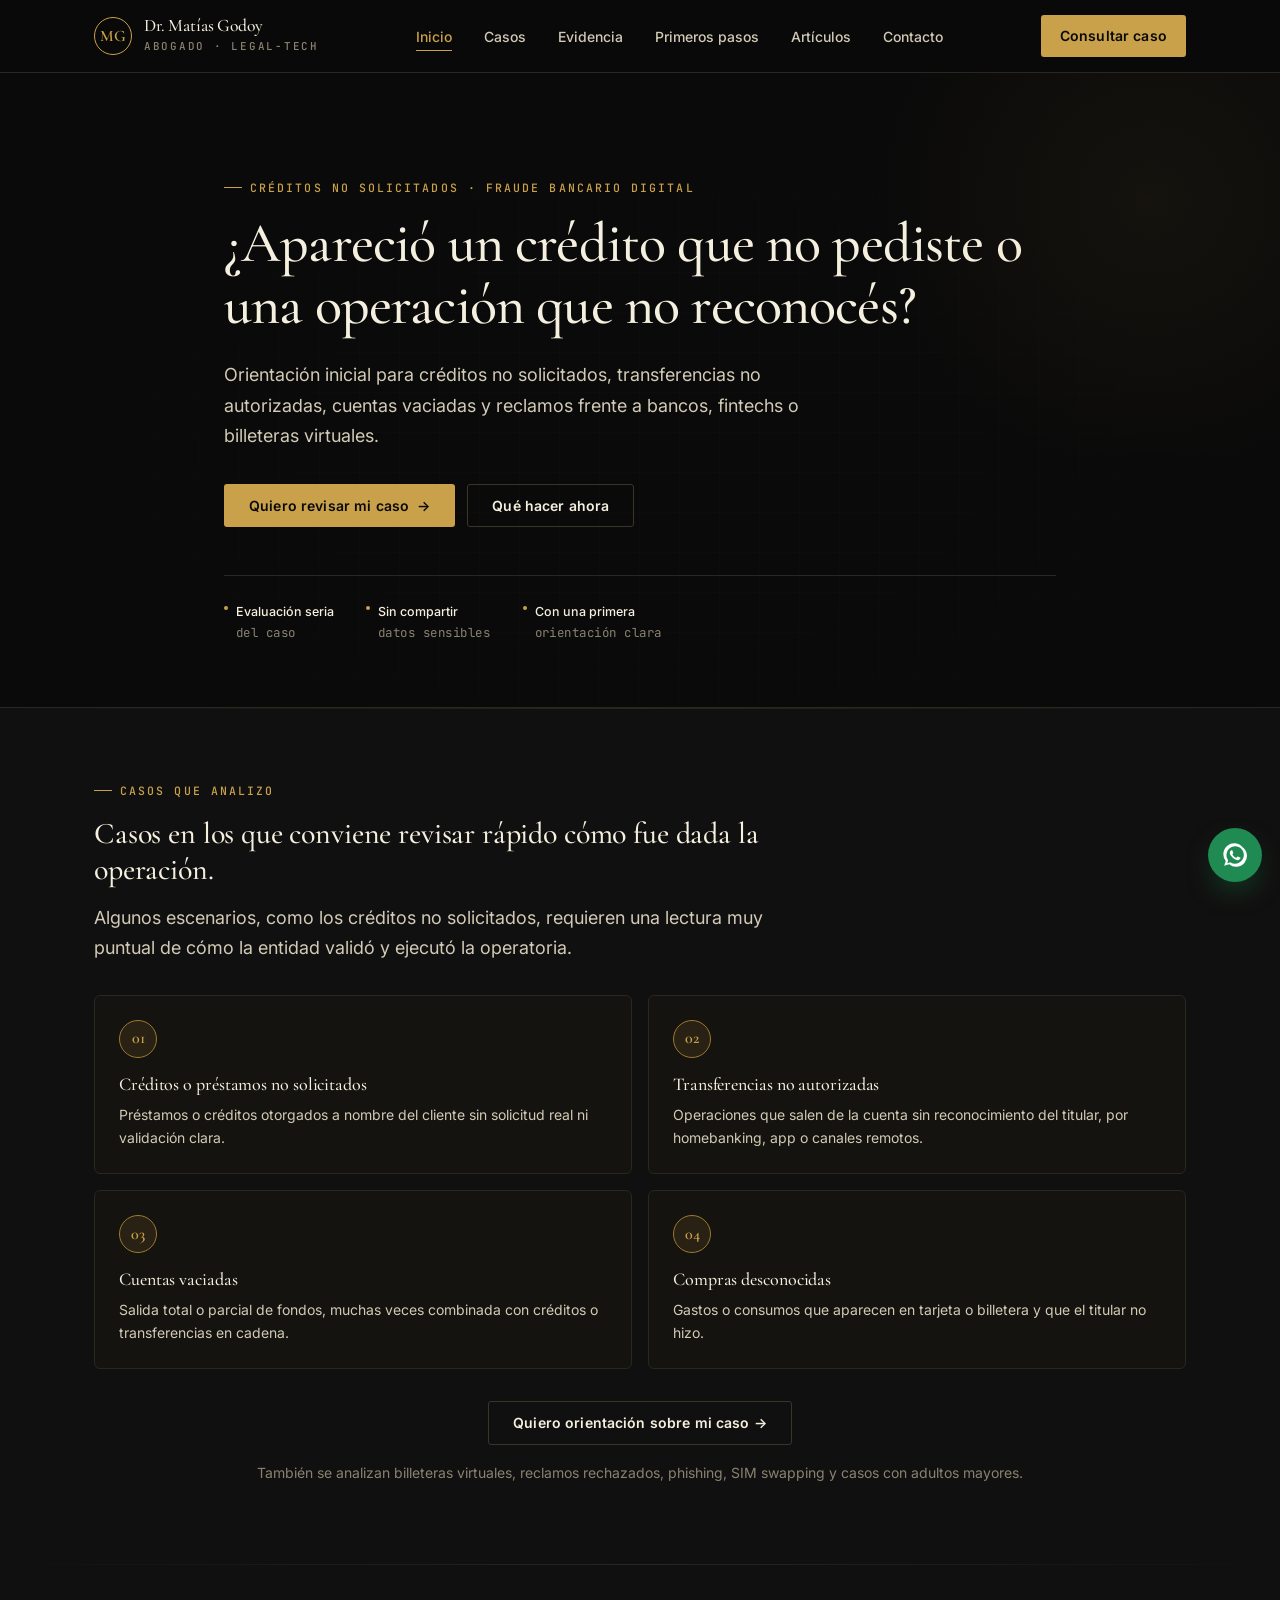
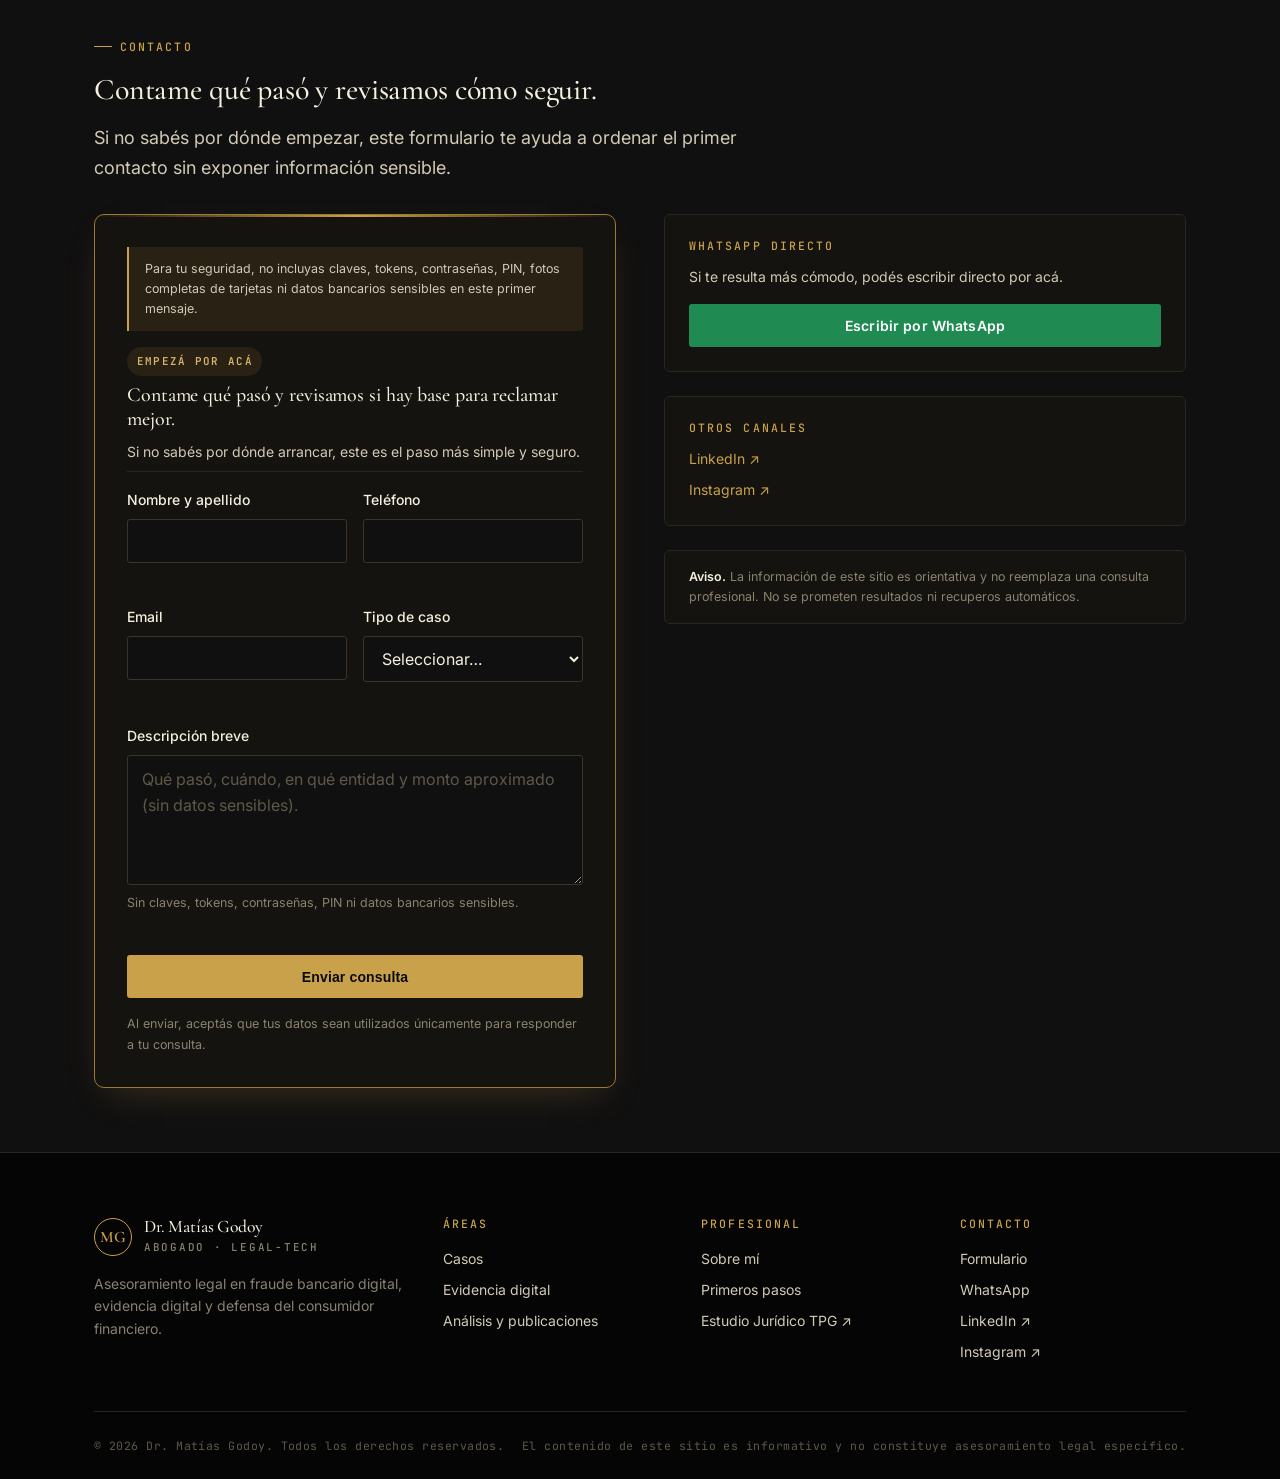
==== commit 3ffcfb22: "Prioritize unauthorized loans in homepage messaging" ====
--- a/index.html
+++ b/index.html
@@ -3,8 +3,8 @@
 <head>
   <meta charset="utf-8" />
   <meta name="viewport" content="width=device-width, initial-scale=1" />
-  <title>Fraude bancario digital: qué hacer y cómo reclamar | Dr. Matías Godoy</title>
-  <meta name="description" content="Si sufriste una transferencia no autorizada, crédito no solicitado o vaciamiento de cuenta, podés ordenar tu caso y consultar cómo reclamar." />
+  <title>Créditos no solicitados y fraude bancario digital | Dr. Matías Godoy</title>
+  <meta name="description" content="Si apareció un crédito que no pediste, una transferencia no autorizada o una cuenta vaciada, podés ordenar tu caso y consultar cómo reclamar." />
   <meta name="theme-color" content="#0a0a0a" />
   <link rel="canonical" href="https://matiasgodoy.com.ar/" />
 
@@ -13,8 +13,8 @@
 
   <meta property="og:type" content="website" />
   <meta property="og:locale" content="es_AR" />
-  <meta property="og:title" content="Fraude bancario digital: qué hacer y cómo reclamar" />
-  <meta property="og:description" content="Orientación inicial para transferencias no autorizadas, créditos no solicitados, cuentas vaciadas y reclamos contra bancos o fintechs." />
+  <meta property="og:title" content="Créditos no solicitados y fraude bancario digital" />
+  <meta property="og:description" content="Orientación inicial para créditos no solicitados, transferencias no autorizadas, cuentas vaciadas y reclamos contra bancos o fintechs." />
   <meta property="og:url" content="https://matiasgodoy.com.ar/" />
   <meta property="og:site_name" content="Dr. Matías Godoy" />
   <meta property="og:image" content="https://matiasgodoy.com.ar/og-image.png" />
@@ -22,8 +22,8 @@
   <meta property="og:image:height" content="630" />
 
   <meta name="twitter:card" content="summary_large_image" />
-  <meta name="twitter:title" content="Fraude bancario digital: qué hacer y cómo reclamar" />
-  <meta name="twitter:description" content="Si sufriste una operación que no reconocés, acá podés ver cómo empezar y abrir una consulta." />
+  <meta name="twitter:title" content="Créditos no solicitados y fraude bancario digital" />
+  <meta name="twitter:description" content="Si apareció un crédito que no pediste u otra operación que no reconocés, acá podés ver cómo empezar y abrir una consulta." />
   <meta name="twitter:image" content="https://matiasgodoy.com.ar/og-image.png" />
 
   <link rel="preconnect" href="https://fonts.googleapis.com" />
@@ -117,11 +117,11 @@
     <!-- HERO -->
     <section class="hero">
       <div class="container hero__inner">
-        <span class="eyebrow">Fraude bancario digital · Reclamos urgentes</span>
-        <h1>¿Te vaciaron la cuenta o apareció una operación que no reconocés?</h1>
+        <span class="eyebrow">Créditos no solicitados · Fraude bancario digital</span>
+        <h1>¿Apareció un crédito que no pediste o una operación que no reconocés?</h1>
         <p>
-          Podés revisar cómo actuar, qué guardar y si todavía hay margen para reclamar
-          frente a un banco, fintech o billetera virtual.
+          Orientación inicial para créditos no solicitados, transferencias no autorizadas,
+          cuentas vaciadas y reclamos frente a bancos, fintechs o billeteras virtuales.
         </p>
         <div class="hero__ctas">
           <a class="btn btn--primary" href="#contacto">Quiero revisar mi caso <span class="btn__arrow">→</span></a>
@@ -140,19 +140,19 @@
       <div class="container">
         <div class="section-head reveal">
           <span class="eyebrow">Casos que analizo</span>
-          <h2>Casos en los que más rápido conviene actuar.</h2>
-          <p>Si te pasó alguna de estas situaciones, conviene revisar rápido qué evidencia existe y cómo respondió la entidad.</p>
+          <h2>Casos en los que conviene revisar rápido cómo fue dada la operación.</h2>
+          <p>Algunos escenarios, como los créditos no solicitados, requieren una lectura muy puntual de cómo la entidad validó y ejecutó la operatoria.</p>
         </div>
         <div class="grid grid--2">
           <article class="card reveal">
             <div class="card__icon">01</div>
-            <h3>Transferencias no autorizadas</h3>
-            <p>Operaciones que salen de la cuenta sin reconocimiento del titular, por homebanking, app o canales remotos.</p>
+            <h3>Créditos o préstamos no solicitados</h3>
+            <p>Préstamos o créditos otorgados a nombre del cliente sin solicitud real ni validación clara.</p>
           </article>
           <article class="card reveal">
             <div class="card__icon">02</div>
-            <h3>Créditos o préstamos no solicitados</h3>
-            <p>Préstamos o créditos otorgados a nombre del cliente sin solicitud real.</p>
+            <h3>Transferencias no autorizadas</h3>
+            <p>Operaciones que salen de la cuenta sin reconocimiento del titular, por homebanking, app o canales remotos.</p>
           </article>
           <article class="card reveal">
             <div class="card__icon">03</div>
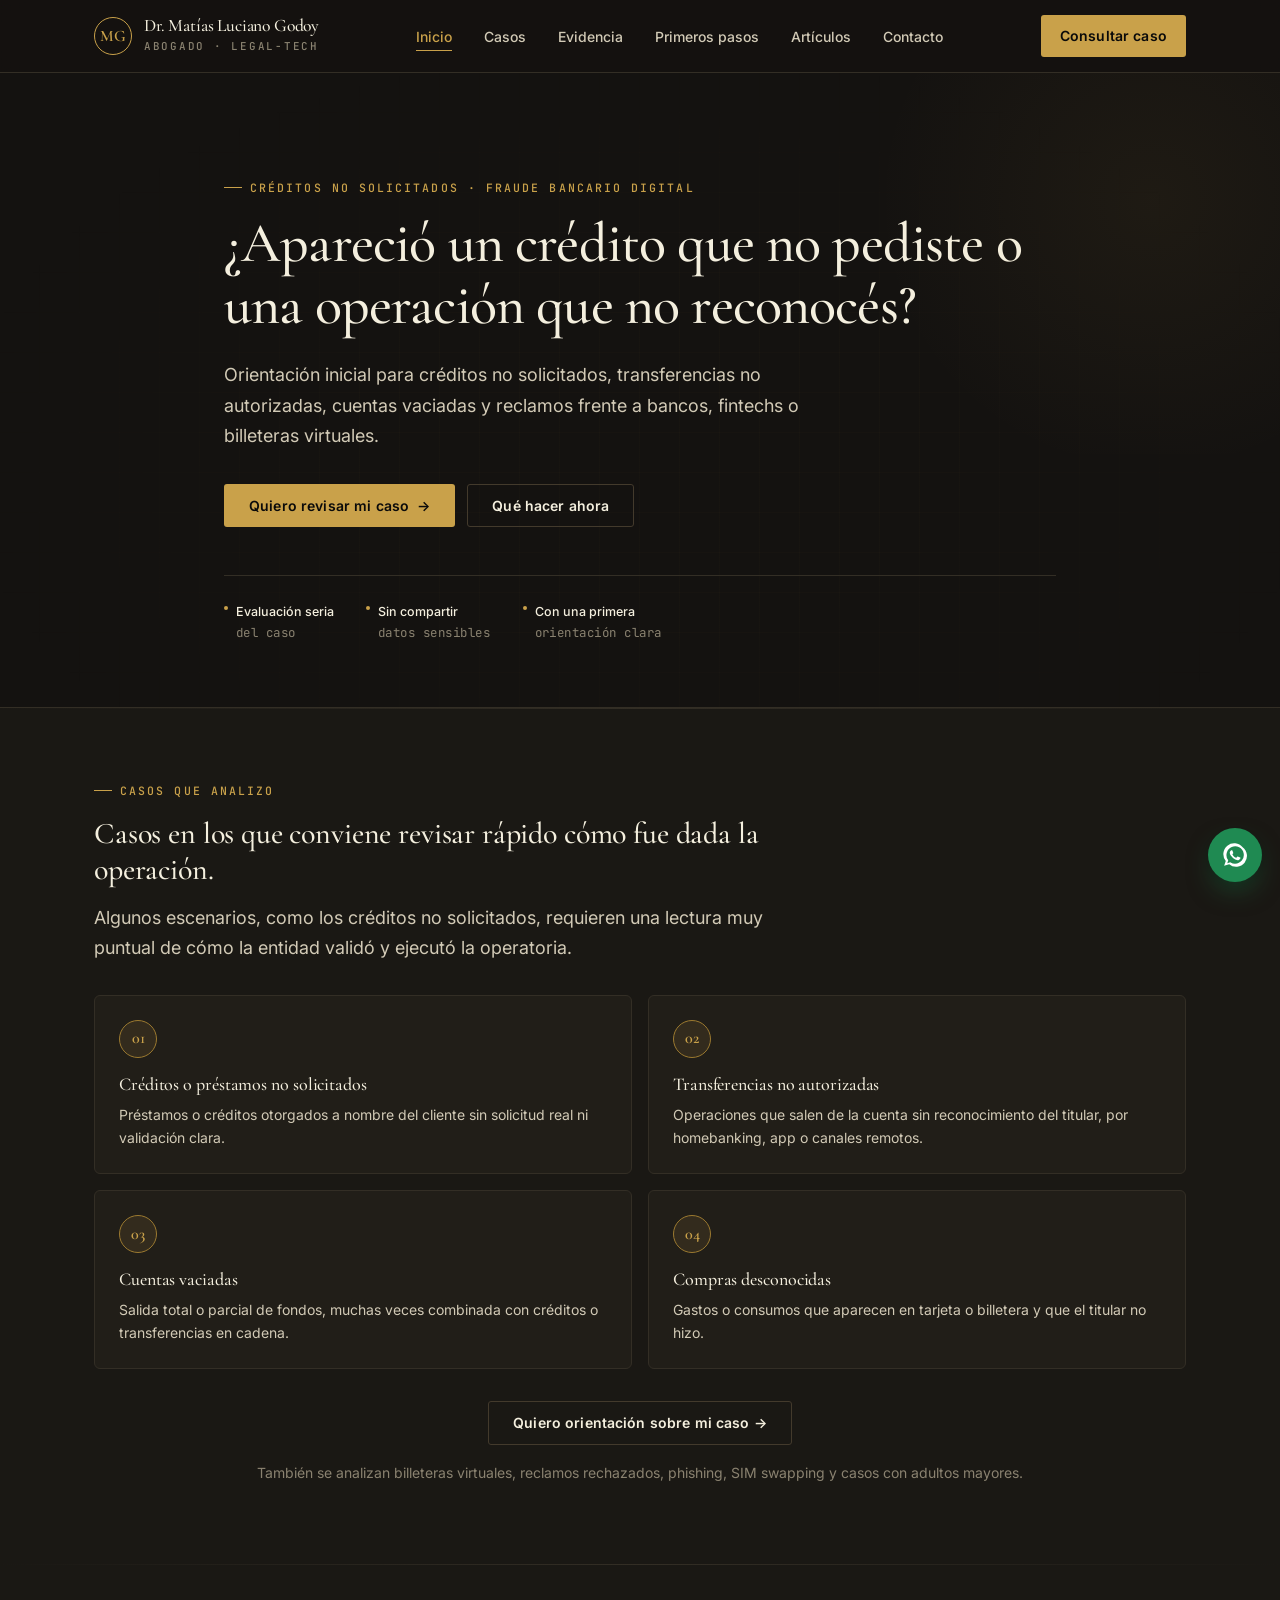
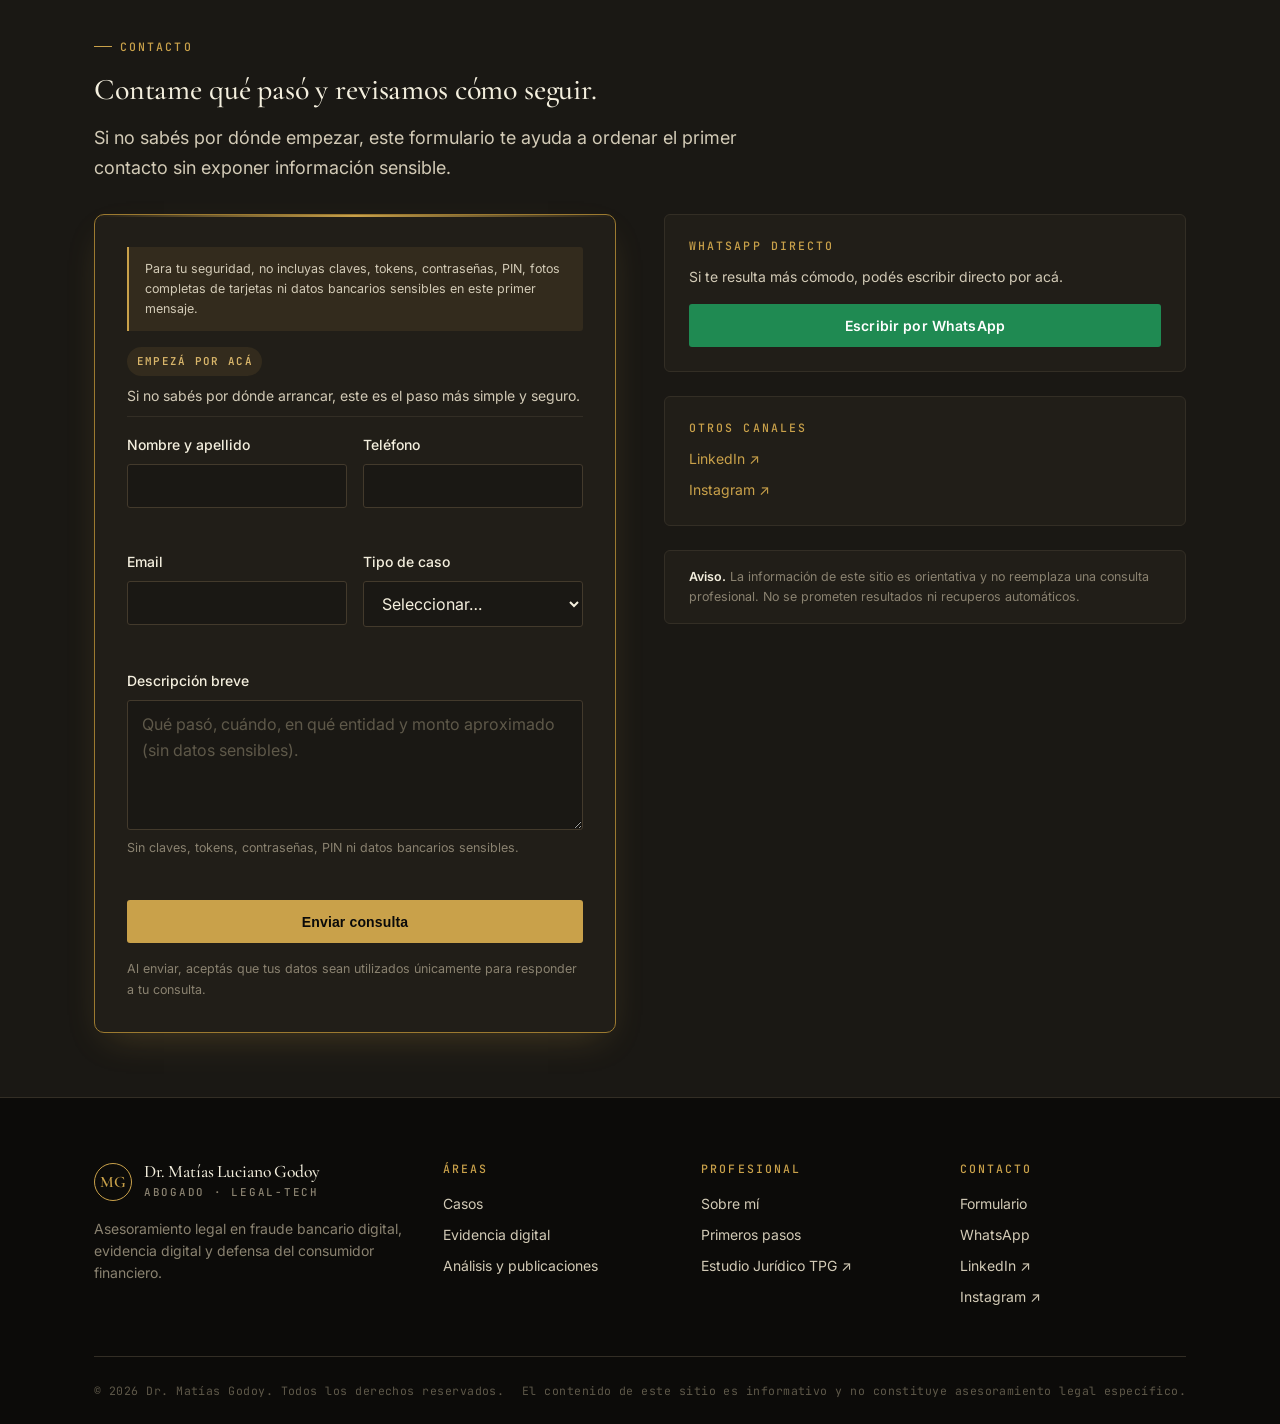
==== commit b4c03341: "Auditoría UX/UI: nav, accesibilidad, SEO y paleta dark - Unifica navegación en todas las páginas: re" ====
--- a/index.html
+++ b/index.html
@@ -78,10 +78,10 @@
 
   <header class="site-header">
     <div class="container nav">
-      <a class="brand" href="/" aria-label="Inicio — Dr. Matías Godoy">
+      <a class="brand" href="/" aria-label="Inicio — Dr. Matías Luciano Godoy">
         <span class="brand__mark">MG</span>
         <span>
-          <span class="brand__name">Dr. Matías Godoy</span>
+          <span class="brand__name">Dr. Matías Luciano Godoy</span>
           <span class="brand__role">Abogado · Legal-tech</span>
         </span>
       </a>
@@ -89,23 +89,23 @@
         <ul class="nav__menu">
           <li><a href="/" aria-current="page">Inicio</a></li>
           <li><a href="#casos">Casos</a></li>
-          <li><a href="evidencia-digital.html">Evidencia</a></li>
-          <li><a href="primeros-pasos.html">Primeros pasos</a></li>
-          <li><a href="analisis.html">Artículos</a></li>
+          <li><a href="/evidencia-digital">Evidencia</a></li>
+          <li><a href="/primeros-pasos">Primeros pasos</a></li>
+          <li><a href="/analisis">Artículos</a></li>
           <li><a href="#contacto">Contacto</a></li>
         </ul>
       </nav>
       <a href="#contacto" class="nav__cta">Consultar caso</a>
-      <button class="nav__toggle" aria-expanded="false" aria-controls="nav-mobile" aria-haspopup="true" aria-label="Abrir menú"><span></span></button>
+      <button class="nav__toggle" aria-expanded="false" aria-controls="nav-mobile" aria-haspopup="dialog" aria-label="Abrir menú"><span></span></button>
     </div>
     <div class="container">
       <div id="nav-mobile" class="nav__mobile" aria-hidden="true">
         <ul>
           <li><a href="/">Inicio</a></li>
           <li><a href="#casos">Casos</a></li>
-          <li><a href="evidencia-digital.html">Evidencia</a></li>
-          <li><a href="primeros-pasos.html">Primeros pasos</a></li>
-          <li><a href="analisis.html">Artículos</a></li>
+          <li><a href="/evidencia-digital">Evidencia</a></li>
+          <li><a href="/primeros-pasos">Primeros pasos</a></li>
+          <li><a href="/analisis">Artículos</a></li>
           <li><a href="#contacto">Contacto</a></li>
           <li><a class="btn btn--solid btn--block" href="#contacto">Consultar caso</a></li>
         </ul>
@@ -125,7 +125,7 @@
         </p>
         <div class="hero__ctas">
           <a class="btn btn--primary" href="#contacto">Quiero revisar mi caso <span class="btn__arrow">→</span></a>
-          <a class="btn btn--ghost" href="primeros-pasos.html">Qué hacer ahora</a>
+          <a class="btn btn--ghost" href="/primeros-pasos">Qué hacer ahora</a>
         </div>
         <div class="hero__meta">
           <span><strong>Evaluación seria</strong> del caso</span>
@@ -190,7 +190,6 @@
             </div>
             <div class="form__lead">
               <span class="form__eyebrow">Empezá por acá</span>
-              <h3>Contame qué pasó y revisamos si hay base para reclamar mejor.</h3>
               <p>Si no sabés por dónde arrancar, este es el paso más simple y seguro.</p>
             </div>
 
@@ -215,11 +214,11 @@
                 <select id="tipo" name="tipo" required>
                   <option value="" disabled selected>Seleccionar…</option>
                   <option>Transferencia no autorizada</option>
-                  <option>Crédito/préstamo no solicitado</option>
+                  <option>Crédito o préstamo no solicitado</option>
                   <option>Cuenta vaciada</option>
-                  <option>Compra desconocida</option>
+                  <option>Compras desconocidas con tarjeta</option>
                   <option>Billetera virtual / fintech</option>
-                  <option>Reclamo bancario rechazado</option>
+                  <option>Reclamo rechazado por la entidad</option>
                   <option>Adulto mayor afectado</option>
                   <option>Otro fraude financiero</option>
                 </select>
@@ -244,7 +243,7 @@
             <div class="card">
               <h3 style="font-family: var(--font-mono); font-size: 0.72rem; text-transform: uppercase; letter-spacing: 0.18em; color: var(--gold); margin-bottom: var(--sp-3); font-weight: 500;">WhatsApp directo</h3>
               <p style="font-size: var(--fs-sm); margin-bottom: var(--sp-4);">Si te resulta más cómodo, podés escribir directo por acá.</p>
-              <a class="btn btn--wa btn--block" href="#" data-wa="Hola Matías, quiero consultar por un posible fraude bancario digital.">Escribir por WhatsApp</a>
+              <a class="btn btn--wa btn--block" href="https://wa.me/5491155857623" data-wa="Hola Matías, quiero consultar por un posible fraude bancario digital.">Escribir por WhatsApp</a>
             </div>
             <div class="card">
               <h3 style="font-family: var(--font-mono); font-size: 0.72rem; text-transform: uppercase; letter-spacing: 0.18em; color: var(--gold); margin-bottom: var(--sp-3); font-weight: 500;">Otros canales</h3>
@@ -269,7 +268,7 @@
           <a class="brand" href="/">
             <span class="brand__mark">MG</span>
             <span>
-              <span class="brand__name">Dr. Matías Godoy</span>
+              <span class="brand__name">Dr. Matías Luciano Godoy</span>
               <span class="brand__role">Abogado · Legal-tech</span>
             </span>
           </a>
@@ -279,15 +278,15 @@
           <h4>Áreas</h4>
           <ul>
             <li><a href="#casos">Casos</a></li>
-            <li><a href="evidencia-digital.html">Evidencia digital</a></li>
-            <li><a href="analisis.html">Análisis y publicaciones</a></li>
+            <li><a href="/evidencia-digital">Evidencia digital</a></li>
+            <li><a href="/analisis">Análisis y publicaciones</a></li>
           </ul>
         </div>
         <div>
           <h4>Profesional</h4>
           <ul>
-            <li><a href="sobre-mi.html">Sobre mí</a></li>
-            <li><a href="primeros-pasos.html">Primeros pasos</a></li>
+            <li><a href="/sobre-mi">Sobre mí</a></li>
+            <li><a href="/primeros-pasos">Primeros pasos</a></li>
             <li><a href="https://www.estudiojuridicotpg.com.ar/" target="_blank" rel="noopener">Estudio Jurídico TPG ↗</a></li>
           </ul>
         </div>
@@ -295,7 +294,7 @@
           <h4>Contacto</h4>
           <ul>
             <li><a href="#contacto">Formulario</a></li>
-            <li><a href="#" data-wa="Hola Matías, quiero consultar por un posible fraude bancario digital.">WhatsApp</a></li>
+            <li><a href="https://wa.me/5491155857623" data-wa="Hola Matías, quiero consultar por un posible fraude bancario digital.">WhatsApp</a></li>
             <li><a href="https://www.linkedin.com/in/matias-luciano-godoy-a6a632183/" target="_blank" rel="noopener">LinkedIn ↗</a></li>
             <li><a href="https://www.instagram.com/dr.matiasgodoy/" target="_blank" rel="noopener">Instagram ↗</a></li>
           </ul>
@@ -308,7 +307,7 @@
     </div>
   </footer>
 
-  <a class="wa-float" href="#" data-wa="Hola Matías, quiero consultar por un posible fraude bancario digital." aria-label="Abrir WhatsApp">
+  <a class="wa-float" href="https://wa.me/5491155857623" data-wa="Hola Matías, quiero consultar por un posible fraude bancario digital." aria-label="Abrir WhatsApp">
     <svg xmlns="http://www.w3.org/2000/svg" viewBox="0 0 24 24" fill="currentColor" aria-hidden="true">
       <path d="M19.05 4.91A10 10 0 0 0 3.46 17.5L2 22l4.62-1.43A10 10 0 1 0 19.05 4.91zM12 20a8 8 0 0 1-4.07-1.11l-.29-.17-2.74.85.86-2.66-.18-.3A8 8 0 1 1 12 20zm4.4-5.86c-.24-.12-1.42-.7-1.64-.78s-.38-.12-.54.12-.62.78-.76.94-.28.18-.52.06a6.6 6.6 0 0 1-1.94-1.2 7.34 7.34 0 0 1-1.34-1.66c-.14-.24 0-.36.1-.48s.24-.28.36-.42a1.6 1.6 0 0 0 .24-.4.44.44 0 0 0 0-.42c-.06-.12-.54-1.3-.74-1.78s-.4-.4-.54-.4h-.46a.88.88 0 0 0-.64.3 2.68 2.68 0 0 0-.84 2 4.66 4.66 0 0 0 .98 2.46 10.7 10.7 0 0 0 4.1 3.62c.58.26 1.04.42 1.39.54a3.36 3.36 0 0 0 1.54.1 2.5 2.5 0 0 0 1.66-1.18 2.06 2.06 0 0 0 .14-1.18c-.06-.1-.22-.16-.46-.28z"/>
     </svg>
--- a/styles.css
+++ b/styles.css
@@ -7,12 +7,12 @@
 /* --- Tokens --- */
 :root {
   /* Paleta dark + gold */
-  --bg: #0a0a0a;              /* near-black, base de todo el sitio */
-  --bg-alt: #111010;          /* alterno cálido para alternar secciones */
-  --surface: #15130f;         /* cards, formulario, elementos elevados */
-  --surface-2: #1c1a14;       /* surface ligeramente más alto */
-  --line: #2a2620;            /* borde sutil cálido */
-  --line-strong: #3a3429;     /* borde más visible */
+  --bg: #141210;              /* carbón cálido editorial — base de todo el sitio */
+  --bg-alt: #1a1814;          /* alterno cálido para alternar secciones */
+  --surface: #211e18;         /* cards, formulario, elementos elevados */
+  --surface-2: #282419;       /* surface hover */
+  --line: #332e25;            /* borde sutil cálido */
+  --line-strong: #433a2c;     /* borde más visible */
 
   --ink: #f4efde;             /* texto principal cálido (off-white) */
   --ink-soft: #d2cab6;        /* párrafos */
@@ -67,7 +67,7 @@
   /* Sombras */
   --shadow-sm: 0 1px 2px rgba(0, 0, 0, 0.4);
   --shadow: 0 12px 30px -12px rgba(0, 0, 0, 0.6);
-  --shadow-gold: 0 14px 36px -14px rgba(201, 161, 74, 0.25);
+  --shadow-gold: 0 14px 36px -14px rgba(201, 161, 74, 0.28);
 
   --transition: 200ms cubic-bezier(.4, 0, .2, 1);
 }
@@ -150,7 +150,7 @@
   position: sticky;
   top: 0;
   z-index: 50;
-  background: rgba(10, 10, 10, 0.85);
+  background: rgba(20, 18, 16, 0.90);
   backdrop-filter: saturate(140%) blur(14px);
   -webkit-backdrop-filter: saturate(140%) blur(14px);
   border-bottom: 1px solid var(--line);
@@ -412,49 +412,6 @@
 .btn__arrow { transition: transform var(--transition); }
 .btn:hover .btn__arrow { transform: translateX(3px); }
 
-/* --- Trust bar --- */
-.trust {
-  background: var(--bg-alt);
-  border-top: 1px solid var(--line);
-  border-bottom: 1px solid var(--line);
-  padding: var(--sp-6) 0;
-}
-.trust__grid {
-  display: grid;
-  grid-template-columns: 1fr;
-  gap: var(--sp-5);
-  align-items: start;
-}
-.trust__item {
-  display: flex; gap: var(--sp-3);
-  font-size: var(--fs-sm);
-  color: var(--ink-soft);
-  line-height: 1.55;
-}
-.trust__item strong {
-  display: block; color: var(--ink);
-  font-family: var(--font-sans);
-  font-weight: 600;
-  margin-bottom: 2px;
-}
-.trust__icon {
-  flex: 0 0 36px; height: 36px;
-  border-radius: 50%;
-  background: transparent;
-  border: 1px solid var(--gold);
-  color: var(--gold);
-  display: grid; place-items: center;
-  font-family: var(--font-serif);
-  font-weight: 600;
-  font-size: 0.95rem;
-}
-@media (min-width: 720px) {
-  .trust__grid { grid-template-columns: repeat(2, 1fr); gap: var(--sp-6); }
-}
-@media (min-width: 1040px) {
-  .trust__grid { grid-template-columns: repeat(4, 1fr); }
-}
-
 /* --- Cards / Grids --- */
 .grid { display: grid; gap: var(--sp-4); }
 .grid--2 { grid-template-columns: 1fr; }
@@ -879,7 +836,7 @@
 
 /* --- Footer --- */
 .site-footer {
-  background: #050505;
+  background: #0c0b09;
   color: var(--ink-mute);
   padding: var(--sp-8) 0 var(--sp-5);
   font-size: var(--fs-sm);
@@ -1030,3 +987,27 @@
 .skip-link:focus { left: 8px; top: 8px; }
 .text-center { text-align: center; }
 .muted { color: var(--ink-mute); }
+.action-row {
+  display: flex;
+  flex-wrap: wrap;
+  gap: var(--sp-3);
+  align-items: center;
+}
+
+.action-row--relaxed {
+  gap: var(--sp-4);
+}
+
+@media (max-width: 640px) {
+  .action-row {
+    flex-direction: column;
+    align-items: stretch;
+  }
+  .action-row--relaxed {
+    gap: var(--sp-5);
+  }
+  .action-row .btn {
+    width: 100%;
+    justify-content: center;
+  }
+}
